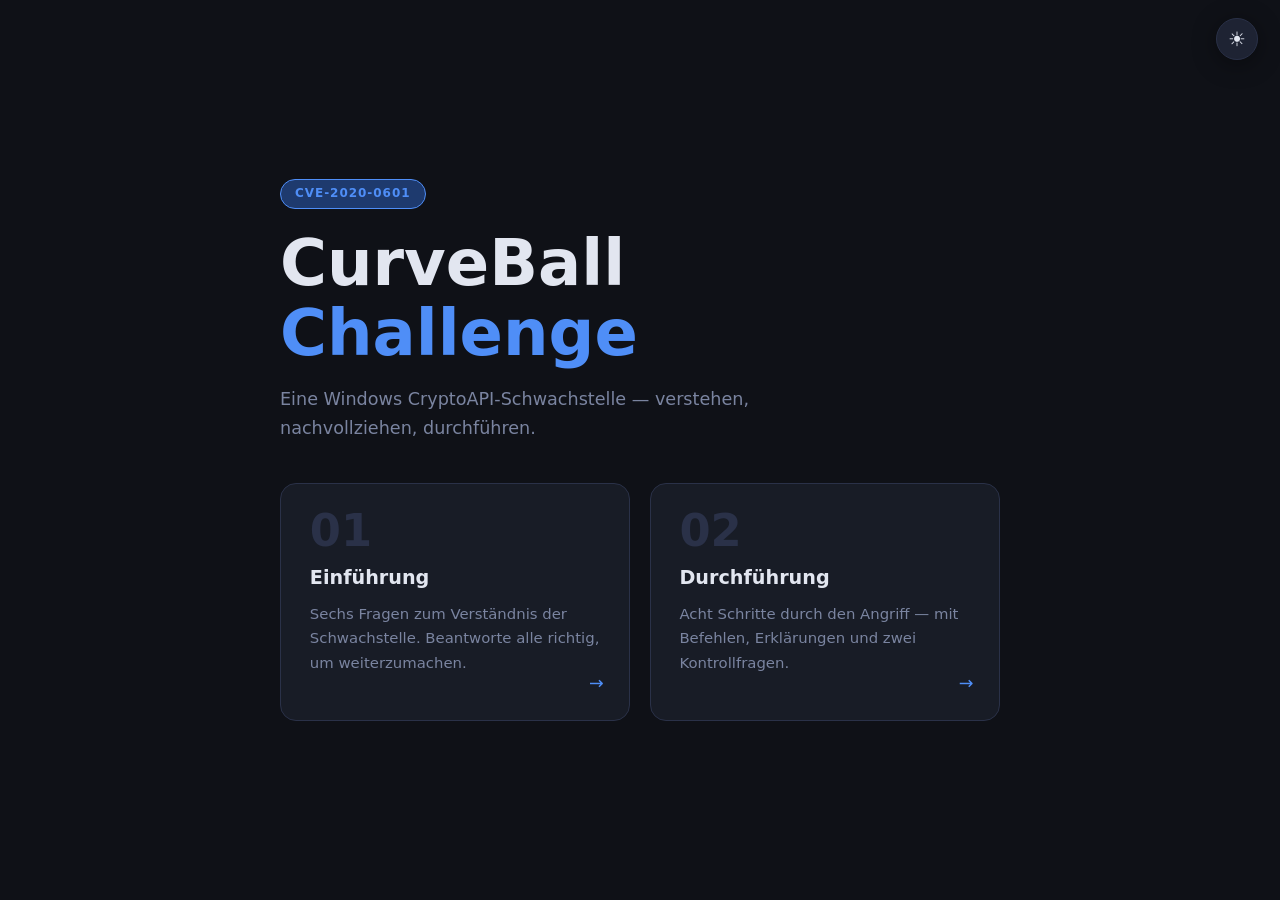
==== index.html @ bcd49ea4 "First 'real' Commit." ====
<!DOCTYPE html>
<html lang="de">
<head>
  <meta charset="UTF-8">
  <meta name="viewport" content="width=device-width, initial-scale=1.0">
  <title>CurveBall Challenge – CVE-2020-0601</title>
  <link rel="stylesheet" href="static/style.css">
</head>
<body>
  <div class="theme-toggle" onclick="toggleTheme()" title="Dark/Light Mode">
    <span id="theme-icon">☀️</span>
  </div>

  <main class="landing">
    <div class="hero">
      <div class="badge">CVE-2020-0601</div>
      <h1>CurveBall<br><span class="accent">Challenge</span></h1>
      <p class="subtitle">
        Eine Windows CryptoAPI-Schwachstelle — verstehen, nachvollziehen, durchführen.
      </p>
      <div class="card-grid">
        <a href="../../Downloads/curveball-challenge-webapp/curveball-challenge-webapp/part1.html" class="card">
          <div class="card-number">01</div>
          <h2>Einführung</h2>
          <p>Sechs Fragen zum Verständnis der Schwachstelle. Beantworte alle richtig, um weiterzumachen.</p>
          <span class="card-arrow">→</span>
        </a>
        <a href="../../Downloads/curveball-challenge-webapp/curveball-challenge-webapp/part2.html" class="card">
          <div class="card-number">02</div>
          <h2>Durchführung</h2>
          <p>Acht Schritte durch den Angriff — mit Befehlen, Erklärungen und zwei Kontrollfragen.</p>
          <span class="card-arrow">→</span>
        </a>
      </div>
    </div>
  </main>

  <script src="static/theme.js"></script>
</body>
</html>
---- static/style.css ----
/* ─── Tokens ────────────────────────────────────────────────────────────────── */
:root {
  --bg:          #0f1117;
  --surface:     #181c26;
  --surface2:    #1e2333;
  --border:      #2a3148;
  --text:        #e2e6f0;
  --text-muted:  #7a84a0;
  --accent:      #4f8ef7;
  --accent-dim:  #1e3a6e;
  --accent-glow: rgba(79,142,247,0.18);
  --success:     #34c97a;
  --error:       #f05c6e;
  --warn:        #f5a623;
  --code-bg:     #131720;
  --radius:      10px;
  --radius-lg:   16px;
  --shadow:      0 4px 24px rgba(0,0,0,0.4);
  --font-mono:   'Consolas', 'Fira Mono', 'Courier New', monospace;
}

[data-theme="light"] {
  --bg:          #f4f5f9;
  --surface:     #ffffff;
  --surface2:    #edf0f7;
  --border:      #d0d5e8;
  --text:        #1a1e2e;
  --text-muted:  #6570a0;
  --accent:      #2563eb;
  --accent-dim:  #dbeafe;
  --accent-glow: rgba(37,99,235,0.12);
  --success:     #16a34a;
  --error:       #dc2626;
  --warn:        #d97706;
  --code-bg:     #e8ecf5;
  --shadow:      0 2px 12px rgba(0,0,0,0.1);
}

/* ─── Reset ────────────────────────────────────────────────────────────────── */
*, *::before, *::after { box-sizing: border-box; margin: 0; padding: 0; }

html { scroll-behavior: smooth; }

body {
  background: var(--bg);
  color: var(--text);
  font-family: 'Segoe UI', system-ui, -apple-system, sans-serif;
  font-size: 16px;
  line-height: 1.65;
  min-height: 100vh;
  transition: background 0.25s, color 0.25s;
}

a { color: var(--accent); text-decoration: none; }
a:hover { text-decoration: underline; }

/* ─── Theme Toggle ─────────────────────────────────────────────────────────── */
.theme-toggle {
  position: fixed;
  top: 18px;
  right: 22px;
  z-index: 999;
  background: var(--surface2);
  border: 1px solid var(--border);
  border-radius: 50%;
  width: 42px;
  height: 42px;
  display: flex;
  align-items: center;
  justify-content: center;
  cursor: pointer;
  font-size: 20px;
  box-shadow: var(--shadow);
  transition: background 0.2s, transform 0.15s;
  user-select: none;
}
.theme-toggle:hover { transform: scale(1.1); }

/* ─── Landing ──────────────────────────────────────────────────────────────── */
.landing {
  min-height: 100vh;
  display: flex;
  align-items: center;
  justify-content: center;
  padding: 3rem 1.5rem;
}

.hero { max-width: 720px; width: 100%; }

.badge {
  display: inline-block;
  background: var(--accent-dim);
  color: var(--accent);
  border: 1px solid var(--accent);
  border-radius: 20px;
  padding: 4px 14px;
  font-size: 12px;
  font-weight: 700;
  letter-spacing: 0.08em;
  text-transform: uppercase;
  margin-bottom: 1.2rem;
}

.hero h1 {
  font-size: clamp(2.8rem, 6vw, 4rem);
  font-weight: 800;
  line-height: 1.1;
  margin-bottom: 1rem;
}
.hero h1 .accent { color: var(--accent); }

.subtitle {
  color: var(--text-muted);
  font-size: 1.1rem;
  max-width: 520px;
  margin-bottom: 2.5rem;
}

.card-grid {
  display: grid;
  grid-template-columns: 1fr 1fr;
  gap: 1.2rem;
}
@media (max-width: 560px) { .card-grid { grid-template-columns: 1fr; } }

.card {
  background: var(--surface);
  border: 1px solid var(--border);
  border-radius: var(--radius-lg);
  padding: 1.6rem 1.8rem;
  display: block;
  color: var(--text);
  text-decoration: none;
  position: relative;
  overflow: hidden;
  transition: border-color 0.2s, box-shadow 0.2s, transform 0.15s;
}
.card:hover {
  border-color: var(--accent);
  box-shadow: 0 0 0 3px var(--accent-glow), var(--shadow);
  transform: translateY(-2px);
  text-decoration: none;
}

.card-number {
  font-size: 2.8rem;
  font-weight: 800;
  color: var(--border);
  line-height: 1;
  margin-bottom: 0.5rem;
}
.card h2 { font-size: 1.2rem; margin-bottom: 0.5rem; }
.card p  { color: var(--text-muted); font-size: 0.93rem; margin-bottom: 1.2rem; }

.card-arrow {
  position: absolute;
  bottom: 1.4rem;
  right: 1.6rem;
  font-size: 1.1rem;
  color: var(--accent);
}

/* ─── Page Layout (Teil 1 & 2) ─────────────────────────────────────────────── */
.page {
  max-width: 760px;
  margin: 0 auto;
  padding: 3.5rem 1.5rem 5rem;
}

.page-header {
  margin-bottom: 2.5rem;
  padding-bottom: 1.5rem;
  border-bottom: 1px solid var(--border);
}

.back-link {
  display: inline-flex;
  align-items: center;
  gap: 6px;
  color: var(--text-muted);
  font-size: 0.88rem;
  margin-bottom: 1.4rem;
}
.back-link:hover { color: var(--accent); text-decoration: none; }

.page-header .badge { margin-bottom: 0.8rem; }
.page-header h1 {
  font-size: clamp(1.8rem, 4vw, 2.4rem);
  font-weight: 800;
  line-height: 1.15;
}
.page-header p {
  color: var(--text-muted);
  margin-top: 0.6rem;
  font-size: 0.97rem;
}

/* ─── Quiz (Teil 1) ─────────────────────────────────────────────────────────── */
.quiz-form { display: flex; flex-direction: column; gap: 2rem; }

.question-block {
  background: var(--surface);
  border: 1px solid var(--border);
  border-radius: var(--radius-lg);
  padding: 1.6rem 1.8rem;
  transition: border-color 0.2s;
}
.question-block.correct   { border-color: var(--success); }
.question-block.incorrect { border-color: var(--error); }

.question-number {
  font-size: 0.75rem;
  font-weight: 700;
  letter-spacing: 0.08em;
  text-transform: uppercase;
  color: var(--accent);
  margin-bottom: 0.5rem;
}

.question-text {
  font-size: 1.05rem;
  font-weight: 600;
  margin-bottom: 1.1rem;
  line-height: 1.45;
}

.options { display: flex; flex-direction: column; gap: 0.55rem; }

.option-label {
  display: flex;
  align-items: flex-start;
  gap: 12px;
  padding: 0.7rem 1rem;
  border: 1px solid var(--border);
  border-radius: var(--radius);
  cursor: pointer;
  font-size: 0.95rem;
  transition: background 0.15s, border-color 0.15s;
  line-height: 1.4;
}
.option-label:hover {
  background: var(--surface2);
  border-color: var(--accent);
}
.option-label input[type="radio"] { display: none; }

.option-label .radio-dot {
  width: 18px;
  height: 18px;
  border: 2px solid var(--border);
  border-radius: 50%;
  flex-shrink: 0;
  margin-top: 2px;
  display: flex;
  align-items: center;
  justify-content: center;
  transition: border-color 0.15s;
}
.option-label input:checked + .radio-dot {
  border-color: var(--accent);
  background: var(--accent);
  box-shadow: inset 0 0 0 3px var(--surface);
}

/* Feedback-Farben nach Korrektur */
.option-label.was-correct {
  background: rgba(52,201,122,0.1);
  border-color: var(--success);
}
.option-label.was-wrong {
  background: rgba(240,92,110,0.1);
  border-color: var(--error);
}

/* ─── Score-Anzeige ─────────────────────────────────────────────────────────── */
.score-bar {
  background: var(--surface);
  border: 1px solid var(--border);
  border-radius: var(--radius-lg);
  padding: 1.2rem 1.8rem;
  display: flex;
  align-items: center;
  justify-content: space-between;
  gap: 1rem;
  flex-wrap: wrap;
}
.score-text { font-size: 1.05rem; font-weight: 600; }
.score-detail { color: var(--text-muted); font-size: 0.88rem; margin-top: 2px; }
.score-number { font-size: 2rem; font-weight: 800; color: var(--accent); }
.score-number.all-correct { color: var(--success); }
.score-number.has-errors  { color: var(--error); }

/* ─── Buttons ───────────────────────────────────────────────────────────────── */
.btn {
  display: inline-flex;
  align-items: center;
  gap: 8px;
  padding: 0.75rem 1.6rem;
  border: none;
  border-radius: var(--radius);
  font-size: 0.97rem;
  font-weight: 600;
  cursor: pointer;
  transition: background 0.15s, transform 0.1s, opacity 0.15s;
  text-decoration: none;
}
.btn:hover { transform: translateY(-1px); text-decoration: none; }
.btn:active { transform: translateY(0); }

.btn-primary {
  background: var(--accent);
  color: #fff;
}
.btn-primary:hover { background: #3a7de0; }

.btn-secondary {
  background: var(--surface2);
  color: var(--text);
  border: 1px solid var(--border);
}
.btn-secondary:hover { border-color: var(--accent); color: var(--accent); }

.btn:disabled {
  opacity: 0.45;
  cursor: not-allowed;
  transform: none;
}

.action-row {
  display: flex;
  align-items: center;
  gap: 1rem;
  flex-wrap: wrap;
}

/* ─── Teil 2: Steps ─────────────────────────────────────────────────────────── */
.steps { display: flex; flex-direction: column; gap: 0; }

.step {
  position: relative;
  padding-left: 56px;
  padding-bottom: 2.5rem;
}
.step::before {
  content: '';
  position: absolute;
  left: 20px;
  top: 38px;
  bottom: 0;
  width: 2px;
  background: var(--border);
}
.step:last-child::before { display: none; }

.step-number {
  position: absolute;
  left: 0;
  top: 0;
  width: 40px;
  height: 40px;
  background: var(--surface2);
  border: 2px solid var(--border);
  border-radius: 50%;
  display: flex;
  align-items: center;
  justify-content: center;
  font-size: 0.85rem;
  font-weight: 700;
  color: var(--text-muted);
  z-index: 1;
}
.step.active .step-number {
  background: var(--accent);
  border-color: var(--accent);
  color: #fff;
}

.step-content { padding-top: 4px; }
.step-content h2 {
  font-size: 1.15rem;
  font-weight: 700;
  margin-bottom: 0.6rem;
}
.step-content p {
  color: var(--text-muted);
  font-size: 0.95rem;
  margin-bottom: 0.8rem;
  line-height: 1.6;
}

/* Code-Block */
.code-block {
  background: var(--code-bg);
  border: 1px solid var(--border);
  border-radius: var(--radius);
  padding: 1rem 1.2rem;
  font-family: var(--font-mono);
  font-size: 0.88rem;
  color: var(--accent);
  overflow-x: auto;
  margin-bottom: 0.8rem;
  white-space: pre;
  line-height: 1.55;
}
[data-theme="light"] .code-block { color: #1a5ccc; }

/* Formel-Nebeneinander */
.split-view {
  display: grid;
  grid-template-columns: 1fr 1fr;
  gap: 1rem;
  margin-bottom: 1rem;
}
@media (max-width: 540px) { .split-view { grid-template-columns: 1fr; } }

.split-panel {
  background: var(--surface);
  border: 1px solid var(--border);
  border-radius: var(--radius);
  padding: 1rem;
}
.split-panel h4 {
  font-size: 0.75rem;
  text-transform: uppercase;
  letter-spacing: 0.06em;
  color: var(--text-muted);
  margin-bottom: 0.6rem;
}

/* Formel */
.formula {
  background: var(--accent-dim);
  border: 1px solid var(--accent);
  border-radius: var(--radius);
  padding: 0.8rem 1.2rem;
  font-family: var(--font-mono);
  font-size: 1.05rem;
  text-align: center;
  color: var(--accent);
  margin-bottom: 1rem;
}

/* Inline-Kontrollfrage */
.inline-question {
  background: var(--surface);
  border: 1px solid var(--warn);
  border-radius: var(--radius-lg);
  padding: 1.4rem 1.6rem;
  margin: 1.2rem 0;
}
.inline-question .question-number { color: var(--warn); }
.inline-question .question-text { font-size: 0.97rem; }

/* Download-Bereich */
.downloads {
  display: flex;
  flex-direction: column;
  gap: 0.6rem;
  margin: 1rem 0;
}
.download-item {
  display: flex;
  align-items: center;
  justify-content: space-between;
  padding: 0.8rem 1rem;
  background: var(--surface2);
  border: 1px solid var(--border);
  border-radius: var(--radius);
  gap: 1rem;
}
.download-item-info { display: flex; align-items: center; gap: 10px; }
.download-icon { font-size: 1.3rem; }
.download-name { font-family: var(--font-mono); font-size: 0.9rem; font-weight: 600; }
.download-desc { font-size: 0.8rem; color: var(--text-muted); }
.download-btn {
  display: inline-flex;
  align-items: center;
  gap: 6px;
  padding: 0.45rem 1rem;
  background: var(--accent-dim);
  color: var(--accent);
  border: 1px solid var(--accent);
  border-radius: 6px;
  font-size: 0.82rem;
  font-weight: 600;
  text-decoration: none;
  white-space: nowrap;
  transition: background 0.15s;
}
.download-btn:hover { background: var(--accent); color: #fff; text-decoration: none; }

/* ─── Confetti Canvas ───────────────────────────────────────────────────────── */
#confetti-canvas {
  position: fixed;
  top: 0; left: 0;
  width: 100%; height: 100%;
  pointer-events: none;
  z-index: 9999;
}

/* ─── Utilities ─────────────────────────────────────────────────────────────── */
.text-muted { color: var(--text-muted); }
.mt-1  { margin-top: 0.5rem; }
.mt-2  { margin-top: 1rem; }
.mt-3  { margin-top: 1.5rem; }
.mb-2  { margin-bottom: 1rem; }
.hidden { display: none !important; }
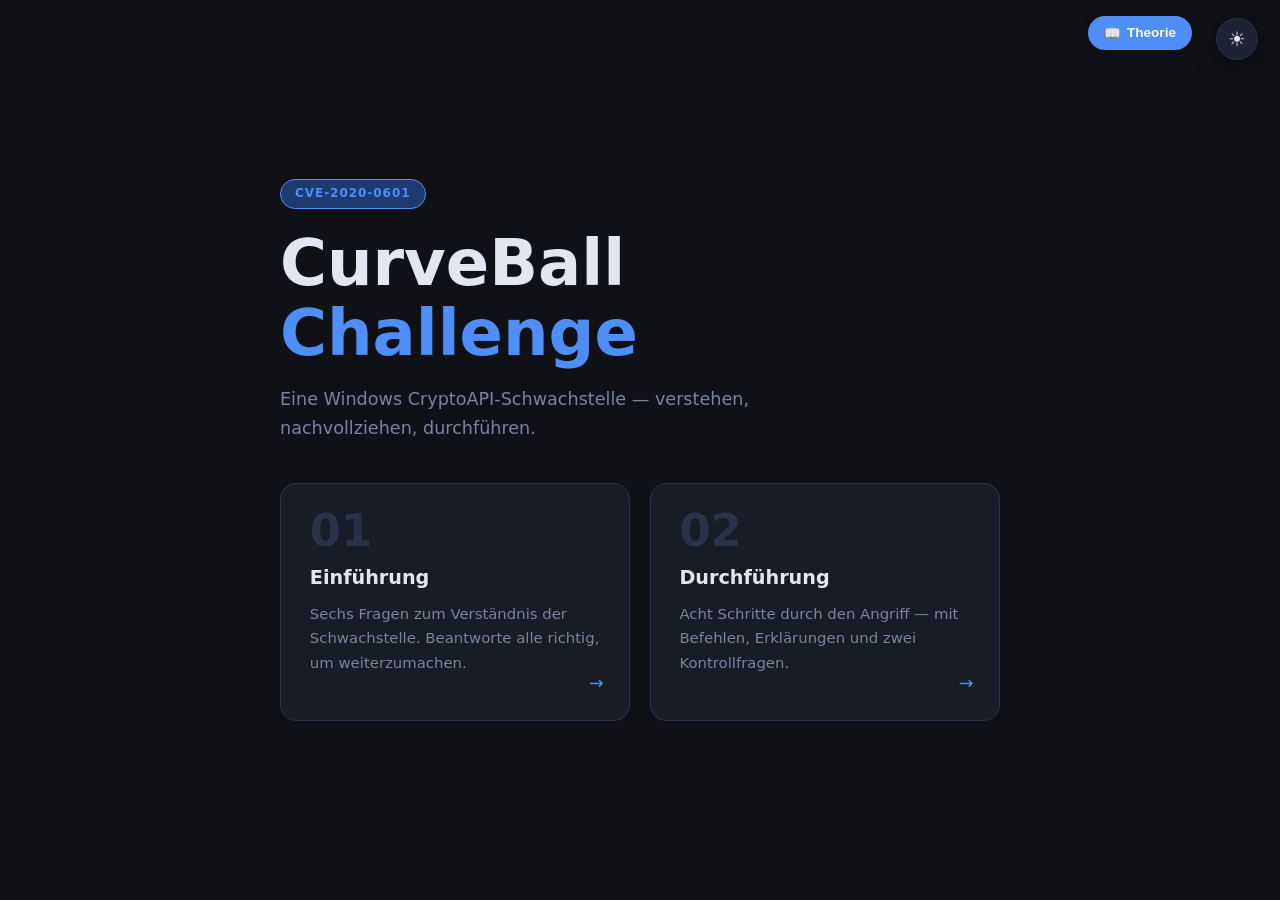
==== commit 9ba1bc0e: "Ein paar Fehler korrigiert." ====
--- a/index.html
+++ b/index.html
@@ -4,7 +4,7 @@
   <meta charset="UTF-8">
   <meta name="viewport" content="width=device-width, initial-scale=1.0">
   <title>CurveBall Challenge – CVE-2020-0601</title>
-  <link rel="stylesheet" href="static/style.css">
+  <link rel="stylesheet" href="/static/style.css">
 </head>
 <body>
   <div class="theme-toggle" onclick="toggleTheme()" title="Dark/Light Mode">
@@ -19,13 +19,13 @@
         Eine Windows CryptoAPI-Schwachstelle — verstehen, nachvollziehen, durchführen.
       </p>
       <div class="card-grid">
-        <a href="../../Downloads/curveball-challenge-webapp/curveball-challenge-webapp/part1.html" class="card">
+        <a href="/part1.html" class="card">
           <div class="card-number">01</div>
           <h2>Einführung</h2>
           <p>Sechs Fragen zum Verständnis der Schwachstelle. Beantworte alle richtig, um weiterzumachen.</p>
           <span class="card-arrow">→</span>
         </a>
-        <a href="../../Downloads/curveball-challenge-webapp/curveball-challenge-webapp/part2.html" class="card">
+        <a href="/part2.html" class="card">
           <div class="card-number">02</div>
           <h2>Durchführung</h2>
           <p>Acht Schritte durch den Angriff — mit Befehlen, Erklärungen und zwei Kontrollfragen.</p>
@@ -35,6 +35,8 @@
     </div>
   </main>
 
-  <script src="static/theme.js"></script>
+  <script src="/static/file-guard.js"></script>
+  <script src="/static/theme.js"></script>
+  <script src="/static/theorie.js"></script>
 </body>
 </html>
--- a/static/style.css
+++ b/static/style.css
@@ -183,6 +183,167 @@
 }
 .back-link:hover { color: var(--accent); text-decoration: none; }
 
+/* ======================================================================
+   THEORIE-OVERLAY (Modal)
+   ====================================================================== */
+.theorie-fab {
+  position: fixed;
+  top: 1rem;
+  right: 5.5rem;
+  z-index: 100;
+  background: var(--accent);
+  color: #fff;
+  border: none;
+  padding: 0.55rem 1rem;
+  border-radius: 999px;
+  font-size: 0.85rem;
+  font-weight: 600;
+  cursor: pointer;
+  box-shadow: 0 2px 8px rgba(0,0,0,0.15);
+  transition: transform 0.15s, box-shadow 0.15s;
+  display: inline-flex;
+  align-items: center;
+  gap: 6px;
+}
+.theorie-fab:hover { transform: translateY(-1px); box-shadow: 0 4px 12px rgba(0,0,0,0.2); }
+
+.theorie-overlay {
+  position: fixed;
+  inset: 0;
+  background: rgba(0,0,0,0.55);
+  z-index: 200;
+  display: none;
+  align-items: flex-start;
+  justify-content: center;
+  padding: 2rem 1rem;
+  overflow-y: auto;
+  backdrop-filter: blur(3px);
+  -webkit-backdrop-filter: blur(3px);
+  animation: fadeIn 0.18s ease-out;
+}
+.theorie-overlay.open { display: flex; }
+
+@keyframes fadeIn { from { opacity: 0; } to { opacity: 1; } }
+@keyframes slideUp {
+  from { transform: translateY(20px); opacity: 0; }
+  to   { transform: translateY(0);    opacity: 1; }
+}
+
+.theorie-modal {
+  background: var(--surface);
+  border: 1px solid var(--border);
+  border-radius: 12px;
+  max-width: 780px;
+  width: 100%;
+  padding: 2rem 2.2rem;
+  box-shadow: 0 20px 60px rgba(0,0,0,0.35);
+  animation: slideUp 0.22s ease-out;
+  position: relative;
+}
+.theorie-modal h2 {
+  font-size: 1.5rem;
+  margin: 0 0 0.6rem;
+  padding-right: 2.5rem;
+}
+.theorie-modal h3 {
+  font-size: 1rem;
+  color: var(--accent);
+  margin: 1.4rem 0 0.5rem;
+  font-weight: 700;
+}
+.theorie-modal p, .theorie-modal ul {
+  font-size: 0.94rem;
+  line-height: 1.6;
+  color: var(--text);
+}
+.theorie-modal ul { padding-left: 1.2rem; }
+.theorie-modal li { margin-bottom: 0.3rem; }
+.theorie-modal code {
+  background: var(--surface2);
+  padding: 1px 5px;
+  border-radius: 4px;
+  font-family: var(--mono);
+  font-size: 0.86em;
+}
+.theorie-lead {
+  padding: 0.9rem 1rem;
+  background: var(--surface2);
+  border-left: 3px solid var(--accent);
+  border-radius: 4px;
+  margin-bottom: 1.4rem;
+  font-size: 0.9rem;
+}
+.formula-box {
+  font-family: var(--mono);
+  font-size: 1.05rem;
+  padding: 0.9rem 1.2rem;
+  background: var(--surface2);
+  border-radius: 6px;
+  text-align: center;
+  color: var(--accent);
+  font-weight: 600;
+  letter-spacing: 0.5px;
+}
+.theorie-footer {
+  margin-top: 1.8rem;
+  padding: 0.9rem 1rem;
+  background: var(--surface2);
+  border-radius: 6px;
+  font-size: 0.9rem;
+  color: var(--text-muted);
+  border-top: 2px solid var(--accent);
+}
+.theorie-close {
+  position: absolute;
+  top: 1rem;
+  right: 1rem;
+  background: transparent;
+  border: none;
+  color: var(--text-muted);
+  font-size: 1.6rem;
+  line-height: 1;
+  cursor: pointer;
+  width: 32px;
+  height: 32px;
+  border-radius: 50%;
+  display: flex;
+  align-items: center;
+  justify-content: center;
+  transition: background 0.15s, color 0.15s;
+}
+.theorie-close:hover { background: var(--surface2); color: var(--text); }
+
+@media (max-width: 600px) {
+  .theorie-fab { right: 4.5rem; padding: 0.5rem 0.8rem; font-size: 0.78rem; }
+  .theorie-modal { padding: 1.5rem 1.2rem; }
+}
+
+/* Sekundärnavigation oben (Menü & anderer Teil) */
+.top-nav {
+  display: flex;
+  justify-content: space-between;
+  align-items: center;
+  gap: 1rem;
+  margin-bottom: 2rem;
+  padding-bottom: 1rem;
+  border-bottom: 1px dashed var(--border);
+  flex-wrap: wrap;
+}
+.nav-link {
+  color: var(--text-muted);
+  font-size: 0.85rem;
+  font-weight: 500;
+  padding: 4px 10px;
+  border-radius: 6px;
+  transition: color 0.15s, background 0.15s;
+  text-decoration: none;
+}
+.nav-link:hover {
+  color: var(--accent);
+  background: var(--surface2);
+  text-decoration: none;
+}
+
 .page-header .badge { margin-bottom: 0.8rem; }
 .page-header h1 {
   font-size: clamp(1.8rem, 4vw, 2.4rem);
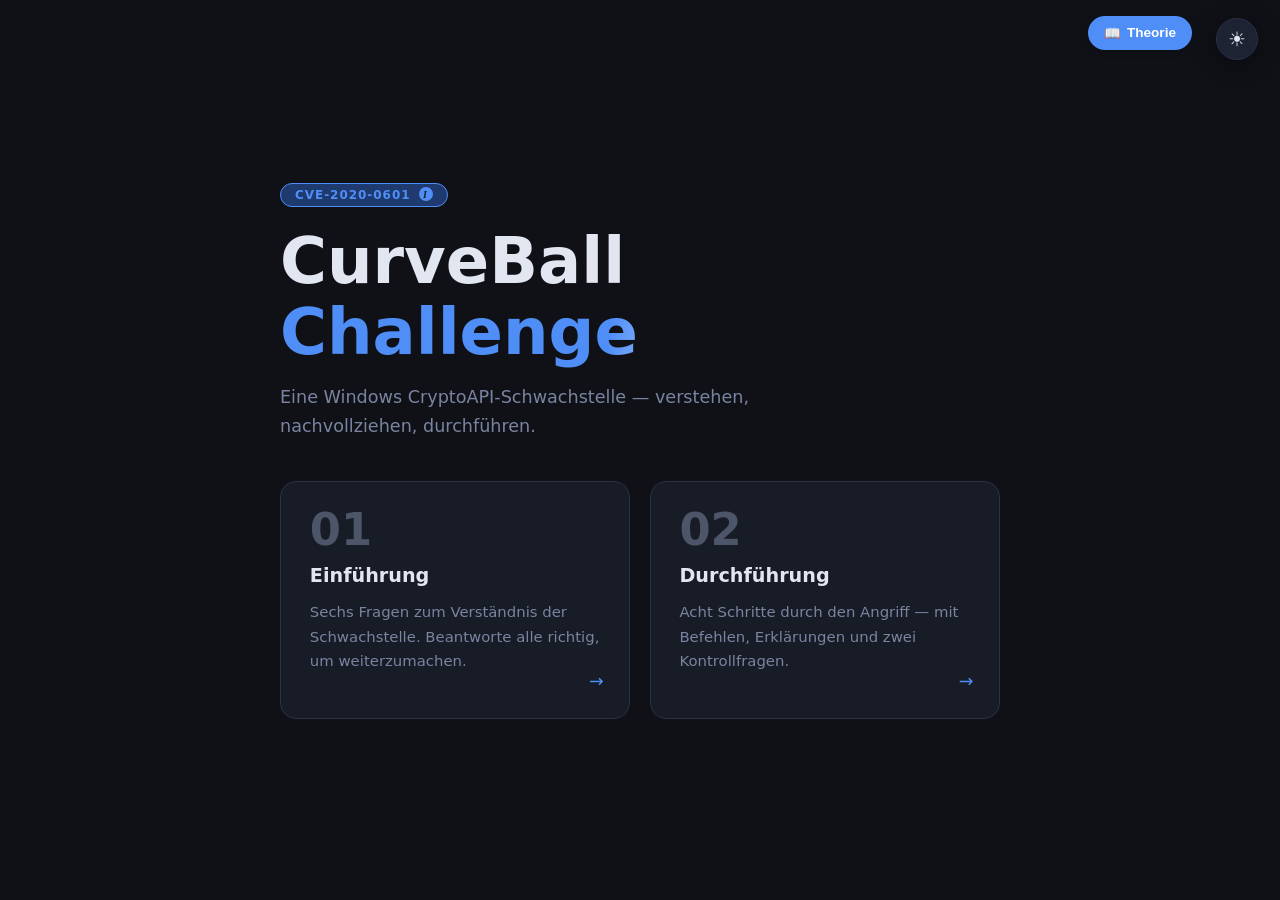
==== commit eb36dfb4: "Design Update + CVE-Info + Hints in Teil 1" ====
--- a/index.html
+++ b/index.html
@@ -13,7 +13,7 @@
 
   <main class="landing">
     <div class="hero">
-      <div class="badge">CVE-2020-0601</div>
+      <button type="button" class="badge badge-clickable" onclick="openCveInfo()" aria-haspopup="dialog">CVE-2020-0601</button>
       <h1>CurveBall<br><span class="accent">Challenge</span></h1>
       <p class="subtitle">
         Eine Windows CryptoAPI-Schwachstelle — verstehen, nachvollziehen, durchführen.
@@ -35,8 +35,46 @@
     </div>
   </main>
 
+  <!-- CVE Info-Overlay -->
+  <div id="cve-modal" class="cve-modal-backdrop" onclick="closeCveInfo(event)" hidden>
+    <div class="cve-modal" role="dialog" aria-modal="true" aria-labelledby="cve-modal-title" onclick="event.stopPropagation()">
+      <button class="cve-modal-close" onclick="closeCveInfo()" aria-label="Schließen">×</button>
+      <div class="cve-modal-header">
+        <span class="cve-severity">CVSS 8.1 · Hoch</span>
+        <h2 id="cve-modal-title">CVE-2020-0601</h2>
+        <p class="cve-alias">Alias: <em>CurveBall</em> · auch: <em>ChainOfFools</em></p>
+      </div>
+      <div class="cve-modal-body">
+        <dl class="cve-facts">
+          <div><dt>Veröffentlicht</dt><dd>14. Januar 2020</dd></div>
+          <div><dt>Entdeckt von</dt><dd>NSA · gemeldet an Microsoft</dd></div>
+          <div><dt>Betroffen</dt><dd>Windows 10, Windows Server 2016 &amp; 2019 (crypt32.dll)</dd></div>
+          <div><dt>Klasse</dt><dd>Fehlerhafte Signaturprüfung von ECC-Zertifikaten</dd></div>
+          <div><dt>Patch</dt><dd>Microsoft Update KB4534273 (Januar-2020-Patchday)</dd></div>
+        </dl>
+        <p class="cve-summary">
+          Die Windows CryptoAPI (<code>crypt32.dll</code>) prüft bei ECC-Zertifikaten nur den öffentlichen Punkt <em>Q</em>, nicht den Basispunkt <em>G</em>. Ein Angreifer kann ein Zertifikat mit verändertem <em>G'</em> erzeugen, dazu einen zweiten privaten Schlüssel berechnen — und Windows nimmt die daraus erzeugte Signatur als gültig an. Dadurch lassen sich beliebige Domains &amp; Codesignaturen fälschen.
+        </p>
+      </div>
+    </div>
+  </div>
+
   <script src="/static/file-guard.js"></script>
   <script src="/static/theme.js"></script>
   <script src="/static/theorie.js"></script>
+  <script>
+    function openCveInfo() {
+      document.getElementById('cve-modal').hidden = false;
+      document.body.style.overflow = 'hidden';
+    }
+    function closeCveInfo(e) {
+      if (e && e.target.closest('.cve-modal') && !e.target.classList.contains('cve-modal-backdrop')) return;
+      document.getElementById('cve-modal').hidden = true;
+      document.body.style.overflow = '';
+    }
+    document.addEventListener('keydown', (e) => {
+      if (e.key === 'Escape' && !document.getElementById('cve-modal').hidden) closeCveInfo();
+    });
+  </script>
 </body>
 </html>
--- a/static/style.css
+++ b/static/style.css
@@ -7,8 +7,11 @@
   --text:        #e2e6f0;
   --text-muted:  #7a84a0;
   --accent:      #4f8ef7;
+  --accent-hi:   #9ec3ff;  /* Neon-Highlight für Wave */
   --accent-dim:  #1e3a6e;
   --accent-glow: rgba(79,142,247,0.18);
+  --accent-glow-strong: rgba(79,142,247,0.55);
+  --accent-neon: rgba(158,195,255,0.75); /* Neon-Highlight rgba */
   --success:     #34c97a;
   --error:       #f05c6e;
   --warn:        #f5a623;
@@ -27,8 +30,11 @@
   --text:        #1a1e2e;
   --text-muted:  #6570a0;
   --accent:      #2563eb;
+  --accent-hi:   #60a5fa;  /* Neon-Highlight für Wave */
   --accent-dim:  #dbeafe;
   --accent-glow: rgba(37,99,235,0.12);
+  --accent-glow-strong: rgba(37,99,235,0.4);
+  --accent-neon: rgba(96,165,250,0.6);
   --success:     #16a34a;
   --error:       #dc2626;
   --warn:        #d97706;
@@ -145,10 +151,225 @@
 .card-number {
   font-size: 2.8rem;
   font-weight: 800;
-  color: var(--border);
+  color: var(--text-muted);
+  opacity: 0.55;
   line-height: 1;
   margin-bottom: 0.5rem;
-}
+  transition: color 0.3s, opacity 0.3s, text-shadow 0.3s;
+}
+.card:hover .card-number { opacity: 1; }
+/* Wave-Glow selbst wird weiter unten definiert (kombiniert mit .hero h1 .accent) */
+
+/* ─── Wave-Glow: Neon-Highlight wandert von links nach rechts ──────────── */
+/* Basis-Text in Akzentfarbe; Gradient-Strip mit hellerer Neon-Farbe läuft
+   durch via background-clip: text. Subtiler mit-wandernder Glow via drop-shadow. */
+@keyframes wave-glow {
+  0% {
+    background-position: 0% 0;
+    filter: drop-shadow(0 0 3px var(--accent-glow));
+  }
+  50% {
+    filter: drop-shadow(0 0 5px var(--accent-neon));
+  }
+  100% {
+    background-position: 100% 0;
+    filter: drop-shadow(0 0 3px var(--accent-glow));
+  }
+}
+
+/* Gemeinsame Wave-Basis (wird auf Elemente angewendet) */
+.wave-glow,
+.hero h1 .accent,
+.card:hover .card-number {
+  color: var(--accent);
+  background-image: linear-gradient(
+    100deg,
+    var(--accent) 0%,
+    var(--accent) 42%,
+    var(--accent-hi) 50%,
+    var(--accent) 58%,
+    var(--accent) 100%
+  );
+  background-size: 220% 100%;
+  background-position: 0% 0;
+  background-repeat: no-repeat;
+  -webkit-background-clip: text;
+          background-clip: text;
+  -webkit-text-fill-color: transparent;
+  animation: wave-glow 3.6s linear infinite;
+}
+
+/* Kartennummer bei Hover: schnellere Wave */
+.card:hover .card-number {
+  animation-duration: 2.4s;
+}
+
+@media (prefers-reduced-motion: reduce) {
+  .card:hover .card-number,
+  .hero h1 .accent,
+  .wave-glow {
+    animation: none;
+    background: none;
+    -webkit-text-fill-color: currentColor;
+    color: var(--accent);
+  }
+}
+
+/* ─── Klickbares CVE-Badge ───────────────────────────────────────────────── */
+.badge-clickable {
+  font-family: inherit;
+  cursor: pointer;
+  transition: transform 0.15s, box-shadow 0.2s;
+  position: relative;
+}
+.badge-clickable::after {
+  content: 'i';
+  display: inline-flex;
+  align-items: center;
+  justify-content: center;
+  width: 14px;
+  height: 14px;
+  margin-left: 8px;
+  border-radius: 50%;
+  background: var(--accent);
+  color: var(--surface);
+  font-family: Georgia, serif;
+  font-style: italic;
+  font-size: 10px;
+  font-weight: 700;
+  vertical-align: middle;
+  transform: translateY(-1px);
+}
+.badge-clickable:hover {
+  transform: translateY(-1px);
+  box-shadow: 0 0 0 3px var(--accent-glow), 0 4px 12px var(--accent-glow-strong);
+}
+
+/* ─── CVE-Info-Modal ────────────────────────────────────────────────────── */
+.cve-modal-backdrop {
+  position: fixed;
+  inset: 0;
+  background: rgba(0, 0, 0, 0.78);
+  backdrop-filter: blur(6px);
+  -webkit-backdrop-filter: blur(6px);
+  z-index: 9998;
+  display: flex;
+  align-items: center;
+  justify-content: center;
+  padding: 1.5rem;
+  animation: cve-fade-in 0.18s ease-out;
+}
+.cve-modal-backdrop[hidden] { display: none; }
+[data-theme="light"] .cve-modal-backdrop {
+  background: rgba(30, 40, 60, 0.4);
+}
+@keyframes cve-fade-in {
+  from { opacity: 0; }
+  to   { opacity: 1; }
+}
+
+.cve-modal {
+  background: var(--surface);
+  border: 1px solid var(--border);
+  border-radius: var(--radius-lg);
+  max-width: 540px;
+  width: 100%;
+  max-height: 88vh;
+  overflow-y: auto;
+  padding: 2rem 2.2rem 1.8rem;
+  position: relative;
+  box-shadow: var(--shadow);
+  animation: cve-pop-in 0.24s cubic-bezier(0.2, 0.9, 0.3, 1.2);
+}
+@keyframes cve-pop-in {
+  from { transform: scale(0.92); opacity: 0; }
+  to   { transform: scale(1);    opacity: 1; }
+}
+
+.cve-modal-close {
+  position: absolute;
+  top: 12px;
+  right: 14px;
+  width: 32px;
+  height: 32px;
+  background: transparent;
+  border: none;
+  color: var(--text-muted);
+  font-size: 1.6rem;
+  line-height: 1;
+  cursor: pointer;
+  border-radius: 8px;
+  transition: background 0.15s, color 0.15s;
+}
+.cve-modal-close:hover {
+  background: var(--surface2);
+  color: var(--text);
+}
+
+.cve-modal-header {
+  padding-bottom: 1rem;
+  border-bottom: 1px solid var(--border);
+  margin-bottom: 1.2rem;
+}
+.cve-severity {
+  display: inline-block;
+  background: var(--accent-dim);
+  color: var(--accent);
+  padding: 3px 10px;
+  border-radius: 12px;
+  font-size: 11px;
+  font-weight: 700;
+  letter-spacing: 0.04em;
+  margin-bottom: 0.6rem;
+}
+.cve-modal-header h2 {
+  font-size: 1.5rem;
+  margin: 0 0 0.3rem;
+  color: var(--text);
+}
+.cve-alias {
+  font-size: 0.9rem;
+  color: var(--text-muted);
+  margin: 0;
+}
+.cve-alias em { color: var(--text); font-style: normal; font-weight: 600; }
+
+.cve-facts {
+  display: grid;
+  grid-template-columns: max-content 1fr;
+  gap: 0.5rem 1.2rem;
+  margin-bottom: 1.3rem;
+}
+.cve-facts > div {
+  display: contents;
+}
+.cve-facts dt {
+  font-size: 0.82rem;
+  color: var(--text-muted);
+  text-transform: uppercase;
+  letter-spacing: 0.06em;
+  padding-top: 2px;
+}
+.cve-facts dd {
+  font-size: 0.93rem;
+  color: var(--text);
+  margin: 0;
+}
+.cve-summary {
+  font-size: 0.95rem;
+  line-height: 1.55;
+  color: var(--text);
+  padding-top: 1rem;
+  border-top: 1px solid var(--border);
+}
+.cve-summary code {
+  background: var(--code-bg);
+  padding: 1px 6px;
+  border-radius: 4px;
+  font-family: var(--font-mono);
+  font-size: 0.86rem;
+}
+.cve-summary em { color: var(--accent); font-style: normal; font-weight: 600; }
 .card h2 { font-size: 1.2rem; margin-bottom: 0.5rem; }
 .card p  { color: var(--text-muted); font-size: 0.93rem; margin-bottom: 1.2rem; }
 
@@ -359,15 +580,162 @@
 /* ─── Quiz (Teil 1) ─────────────────────────────────────────────────────────── */
 .quiz-form { display: flex; flex-direction: column; gap: 2rem; }
 
+/* ─── Question-Block mit vertikalem Flip ───────────────────────────────── */
 .question-block {
+  position: relative;
+  perspective: 1400px;
+  transition: border-color 0.2s;
+}
+.question-block.correct   .q-face-front { border-color: var(--success); }
+.question-block.incorrect .q-face-front { border-color: var(--error); }
+
+.q-face {
   background: var(--surface);
   border: 1px solid var(--border);
   border-radius: var(--radius-lg);
   padding: 1.6rem 1.8rem;
-  transition: border-color 0.2s;
-}
-.question-block.correct   { border-color: var(--success); }
-.question-block.incorrect { border-color: var(--error); }
+  backface-visibility: hidden;
+  -webkit-backface-visibility: hidden;
+  transition:
+    transform 0.7s cubic-bezier(0.4, 0.05, 0.2, 1),
+    border-color 0.2s;
+  transform-style: preserve-3d;
+  transform-origin: center center;
+}
+.q-face-front {
+  position: relative;
+  z-index: 2;
+  transform: rotateX(0deg);
+}
+.q-face-back {
+  position: absolute;
+  inset: 0;
+  z-index: 1;
+  transform: rotateX(-180deg);
+  display: flex;
+  flex-direction: column;
+  border-color: var(--accent);
+  background: linear-gradient(135deg, var(--surface) 0%, var(--surface2) 100%);
+  box-shadow: 0 0 0 1px var(--accent-glow), 0 12px 32px rgba(0,0,0,0.28);
+}
+.question-block.flipped .q-face-front { transform: rotateX(180deg); }
+.question-block.flipped .q-face-back  { transform: rotateX(0deg); }
+
+@media (prefers-reduced-motion: reduce) {
+  .q-face { transition: none; }
+}
+
+/* Hint-Header (Vorderseite) */
+.question-header {
+  display: flex;
+  align-items: center;
+  justify-content: space-between;
+  gap: 1rem;
+  margin-bottom: 0.55rem;
+}
+.question-header .question-number { margin-bottom: 0; }
+
+.hint-btn {
+  display: inline-flex;
+  align-items: center;
+  gap: 6px;
+  padding: 5px 12px 5px 8px;
+  background: var(--surface2);
+  color: var(--text);
+  border: 1px solid var(--accent);
+  border-radius: 20px;
+  cursor: pointer;
+  font-family: inherit;
+  font-size: 0.78rem;
+  font-weight: 600;
+  letter-spacing: 0.02em;
+  transition: all 0.18s;
+}
+.hint-btn:hover {
+  background: var(--accent-dim);
+  color: var(--accent);
+  border-color: var(--accent);
+  box-shadow: 0 0 0 3px var(--accent-glow);
+  transform: translateY(-1px);
+}
+.hint-icon {
+  display: inline-flex;
+  align-items: center;
+  justify-content: center;
+  width: 18px;
+  height: 18px;
+  border-radius: 50%;
+  background: var(--accent);
+  color: var(--surface);
+  font-weight: 800;
+  font-size: 0.75rem;
+  font-family: Georgia, serif;
+  transition: all 0.18s;
+}
+.hint-btn:hover .hint-icon {
+  background: var(--accent);
+  color: var(--surface);
+  box-shadow: 0 0 0 2px var(--accent-glow);
+}
+
+/* Hint-Face (Rückseite) */
+.hint-header {
+  display: flex;
+  align-items: center;
+  justify-content: space-between;
+  gap: 1rem;
+  margin-bottom: 0.9rem;
+  padding-bottom: 0.6rem;
+  border-bottom: 1px solid var(--border);
+}
+.hint-badge {
+  display: inline-block;
+  background: var(--accent-dim);
+  color: var(--accent);
+  padding: 4px 12px;
+  border-radius: 12px;
+  font-size: 0.72rem;
+  font-weight: 700;
+  letter-spacing: 0.08em;
+  text-transform: uppercase;
+}
+.hint-close {
+  width: 30px;
+  height: 30px;
+  background: transparent;
+  border: 1px solid var(--border);
+  border-radius: 8px;
+  color: var(--text-muted);
+  font-size: 1.3rem;
+  line-height: 1;
+  cursor: pointer;
+  transition: all 0.15s;
+  padding: 0;
+}
+.hint-close:hover {
+  background: var(--surface2);
+  color: var(--text);
+  border-color: var(--accent);
+}
+.hint-body {
+  font-size: 0.95rem;
+  line-height: 1.6;
+  color: var(--text);
+  flex: 1;
+  display: block;
+}
+.hint-body em {
+  color: var(--accent);
+  font-style: normal;
+  font-weight: 600;
+}
+.hint-body code {
+  background: var(--code-bg);
+  padding: 1px 6px;
+  border-radius: 4px;
+  font-family: var(--font-mono);
+  font-size: 0.86rem;
+}
 
 .question-number {
   font-size: 0.75rem;
@@ -425,12 +793,28 @@
 
 /* Feedback-Farben nach Korrektur */
 .option-label.was-correct {
-  background: rgba(52,201,122,0.1);
+  background: rgba(52,201,122,0.12);
   border-color: var(--success);
 }
+.option-label.was-correct .radio-dot {
+  border-color: var(--success);
+  background: var(--success);
+  box-shadow: inset 0 0 0 3px var(--surface);
+}
 .option-label.was-wrong {
-  background: rgba(240,92,110,0.1);
+  background: rgba(240,92,110,0.12);
   border-color: var(--error);
+}
+/* höhere Spezifität: input:checked-Regel überschreiben */
+.option-label.was-wrong input:checked + .radio-dot {
+  border-color: var(--error);
+  background: var(--error);
+  box-shadow: inset 0 0 0 3px var(--surface);
+}
+.option-label.was-correct input:checked + .radio-dot {
+  border-color: var(--success);
+  background: var(--success);
+  box-shadow: inset 0 0 0 3px var(--surface);
 }
 
 /* ─── Score-Anzeige ─────────────────────────────────────────────────────────── */
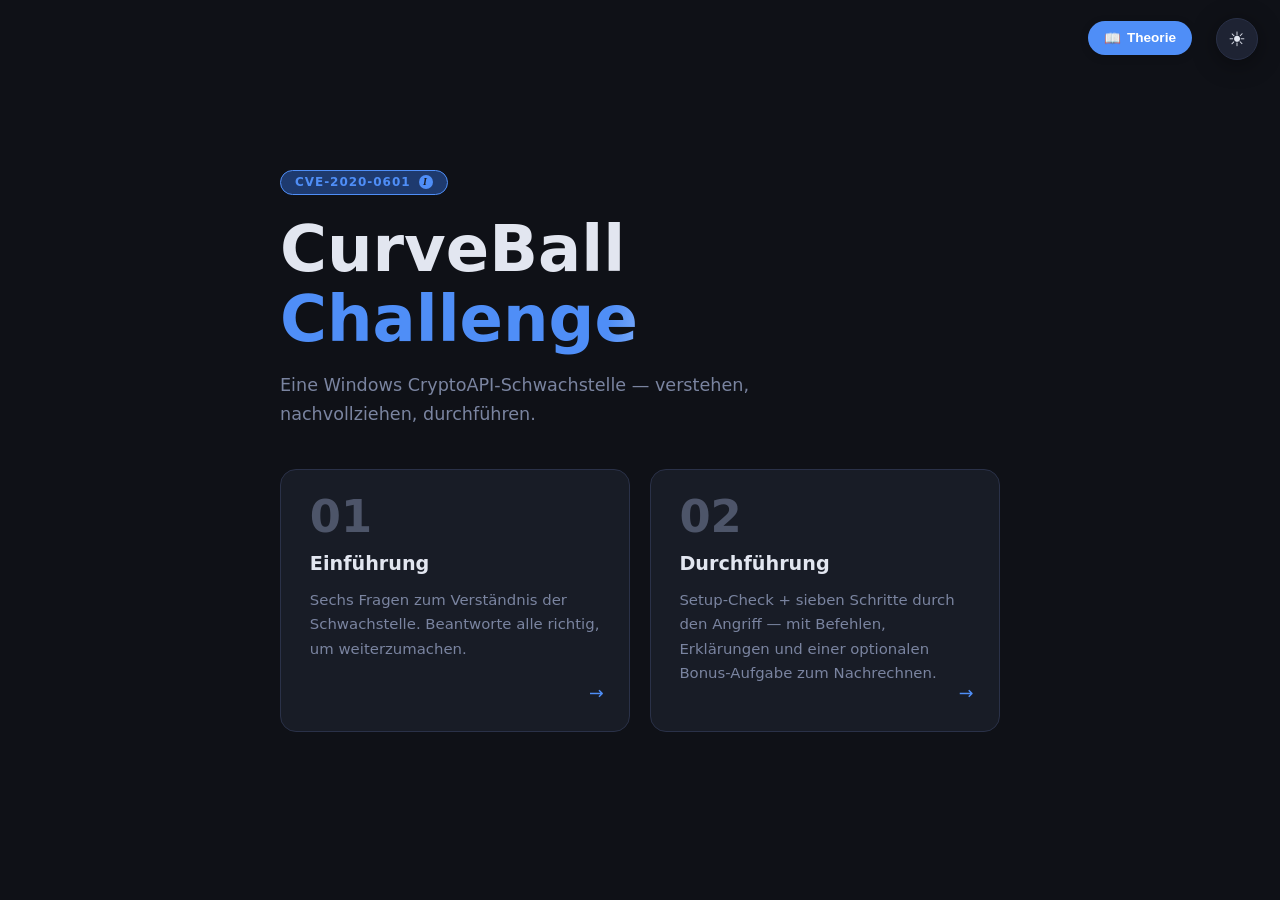
==== commit 430b7b7c: "Debugging + Setup Guide Zwischenstand" ====
--- a/index.html
+++ b/index.html
@@ -28,7 +28,7 @@
         <a href="/part2.html" class="card">
           <div class="card-number">02</div>
           <h2>Durchführung</h2>
-          <p>Acht Schritte durch den Angriff — mit Befehlen, Erklärungen und zwei Kontrollfragen.</p>
+          <p>Setup-Check + sieben Schritte durch den Angriff — mit Befehlen, Erklärungen und einer optionalen Bonus-Aufgabe zum Nachrechnen.</p>
           <span class="card-arrow">→</span>
         </a>
       </div>
--- a/static/style.css
+++ b/static/style.css
@@ -952,11 +952,12 @@
 /* Formel-Nebeneinander */
 .split-view {
   display: grid;
-  grid-template-columns: 1fr 1fr;
+  grid-template-columns: minmax(0, 3fr) minmax(220px, 2fr);
   gap: 1rem;
   margin-bottom: 1rem;
-}
-@media (max-width: 540px) { .split-view { grid-template-columns: 1fr; } }
+  align-items: stretch;
+}
+@media (max-width: 720px) { .split-view { grid-template-columns: 1fr; } }
 
 .split-panel {
   background: var(--surface);
@@ -970,6 +971,15 @@
   letter-spacing: 0.06em;
   color: var(--text-muted);
   margin-bottom: 0.6rem;
+}
+
+/* Code-Blöcke innerhalb enger Split-Panels dürfen umbrechen,
+   damit lange Python-Signaturen nicht rechts abgeschnitten werden. */
+.split-panel .code-block {
+  white-space: pre-wrap;
+  word-break: break-word;
+  font-size: 0.8rem;
+  padding: 0.75rem 0.85rem;
 }
 
 /* Formel */
@@ -977,12 +987,14 @@
   background: var(--accent-dim);
   border: 1px solid var(--accent);
   border-radius: var(--radius);
-  padding: 0.8rem 1.2rem;
+  padding: 0.8rem 1rem;
   font-family: var(--font-mono);
-  font-size: 1.05rem;
+  font-size: 1rem;
   text-align: center;
   color: var(--accent);
   margin-bottom: 1rem;
+  white-space: nowrap;
+  overflow-x: auto;
 }
 
 /* Inline-Kontrollfrage */
@@ -1050,3 +1062,1136 @@
 .mt-3  { margin-top: 1.5rem; }
 .mb-2  { margin-bottom: 1rem; }
 .hidden { display: none !important; }
+
+/* ═══════════════════════════════════════════════════════════════════════
+   Teil 2 – Stepper + One-Step-View + interaktive Aufgaben
+   ─────────────────────────────────────────────────────────────────────── */
+
+/* ─── Stepper ──────────────────────────────────────────────────────────── */
+.stepper {
+  position: sticky;
+  top: 0;
+  z-index: 20;
+  background: var(--bg);
+  padding: 1.2rem 0 1.4rem;
+  margin: 1.5rem 0 2rem;
+  border-bottom: 1px solid var(--border);
+  /* Solid backdrop so scrolled content doesn't bleed through the sticky bar */
+  box-shadow: 0 8px 16px -12px rgba(0, 0, 0, 0.35);
+}
+
+/* Scrolled content must clear the sticky stepper — give the section header a
+   safety margin instead of letting the stepper cover buttons/labels. */
+.step-card { scroll-margin-top: 6.5rem; }
+
+.stepper-track {
+  position: relative;
+  height: 4px;
+  background: var(--border);
+  border-radius: 2px;
+  margin: 0 6% 1.1rem;
+}
+
+.stepper-fill {
+  position: absolute;
+  inset: 0 auto 0 0;
+  width: var(--fill, 0%);
+  border-radius: 2px;
+  background: linear-gradient(90deg,
+    var(--accent) 0%,
+    var(--accent-hi) 50%,
+    var(--success) 100%);
+  background-size: 200% 100%;
+  transition: width 0.5s cubic-bezier(.4,0,.2,1);
+  box-shadow: 0 0 6px var(--accent-glow-strong);
+}
+
+.stepper-nodes {
+  display: grid;
+  grid-template-columns: repeat(8, 1fr);
+  gap: 0;
+  padding: 0 2%;
+}
+
+.stepper-nodes.stepper-nodes-7 {
+  grid-template-columns: repeat(7, 1fr);
+}
+
+.stepper-node {
+  display: flex;
+  flex-direction: column;
+  align-items: center;
+  gap: 0.35rem;
+  position: relative;
+  cursor: default;
+  opacity: 0.55;
+  transition: opacity 0.25s;
+}
+
+.stepper-num {
+  width: 28px;
+  height: 28px;
+  border-radius: 50%;
+  background: var(--surface2);
+  border: 2px solid var(--border);
+  color: var(--text-muted);
+  display: flex;
+  align-items: center;
+  justify-content: center;
+  font-weight: 700;
+  font-size: 0.85rem;
+  transition: all 0.25s;
+}
+
+.stepper-label {
+  font-size: 0.7rem;
+  color: var(--text-muted);
+  letter-spacing: 0.02em;
+  text-align: center;
+  line-height: 1.2;
+  white-space: nowrap;
+}
+
+.stepper-node.done {
+  opacity: 1;
+}
+.stepper-node.done .stepper-num {
+  background: var(--success);
+  border-color: var(--success);
+  color: #fff;
+}
+.stepper-node.done .stepper-label {
+  color: var(--text);
+}
+
+.stepper-node.active {
+  opacity: 1;
+}
+.stepper-node.active .stepper-num {
+  background: var(--accent);
+  border-color: var(--accent-hi);
+  color: #fff;
+  transform: scale(1.15);
+  box-shadow:
+    0 0 0 4px var(--accent-glow),
+    0 0 12px var(--accent-glow-strong);
+}
+.stepper-node.active .stepper-label {
+  color: var(--accent);
+  font-weight: 600;
+}
+
+@media (max-width: 720px) {
+  .stepper-label { display: none; }
+  .stepper-track { margin: 0 3% 0.8rem; }
+  .stepper-nodes { padding: 0 1%; }
+}
+
+/* ─── Step-Card (One-Step-View) ────────────────────────────────────────── */
+.steps-container {
+  display: block;
+}
+
+.step-card {
+  background: var(--surface);
+  border: 1px solid var(--border);
+  border-radius: var(--radius-lg);
+  padding: 2rem 2.2rem;
+  box-shadow: var(--shadow);
+  margin-bottom: 1.5rem;
+  animation: stepFadeIn 0.35s ease-out;
+  /* Verhindert, dass die sticky Stepper-Leiste die Kartenspitze abschneidet
+     wenn scrollIntoView({block:'start'}) genutzt wird. */
+  scroll-margin-top: 160px;
+}
+
+@keyframes stepFadeIn {
+  from { opacity: 0; transform: translateY(8px); }
+  to   { opacity: 1; transform: translateY(0);   }
+}
+
+[hidden] { display: none !important; }
+
+.step-header {
+  display: flex;
+  justify-content: space-between;
+  align-items: flex-start;
+  gap: 1rem;
+  margin-bottom: 1.2rem;
+}
+
+.step-eyebrow {
+  font-size: 0.78rem;
+  font-weight: 600;
+  color: var(--accent);
+  letter-spacing: 0.08em;
+  text-transform: uppercase;
+  margin-bottom: 0.25rem;
+}
+
+.step-card h2 {
+  font-size: 1.6rem;
+  color: var(--text);
+  line-height: 1.25;
+}
+
+.step-hint {
+  background: linear-gradient(135deg,
+    color-mix(in srgb, var(--accent) 8%, var(--surface2)),
+    var(--surface2));
+  border: 1px solid color-mix(in srgb, var(--accent) 30%, var(--border));
+  border-left: 3px solid var(--accent);
+  border-radius: var(--radius);
+  padding: 1rem 1.2rem;
+  font-size: 0.95rem;
+  color: var(--text);
+  margin-bottom: 1.2rem;
+}
+.step-hint code {
+  background: var(--code-bg);
+  padding: 1px 6px;
+  border-radius: 4px;
+  font-family: var(--font-mono);
+  font-size: 0.9em;
+}
+
+/* ─── Task-Panel (Aufgabenbereich pro Schritt) ─────────────────────────── */
+.task-panel {
+  background: var(--surface2);
+  border: 1px solid var(--border);
+  border-radius: var(--radius);
+  padding: 1.25rem 1.4rem;
+  margin: 1.5rem 0 1.2rem;
+}
+
+.task-label {
+  font-size: 0.75rem;
+  font-weight: 700;
+  letter-spacing: 0.1em;
+  text-transform: uppercase;
+  color: var(--accent);
+  margin-bottom: 0.6rem;
+}
+
+.task-question {
+  font-size: 1.02rem;
+  color: var(--text);
+  margin-bottom: 1rem;
+  line-height: 1.5;
+}
+
+.task-feedback {
+  margin-top: 0.9rem;
+  font-size: 0.92rem;
+  min-height: 1.2em;
+}
+.task-feedback.ok   { color: var(--success); }
+.task-feedback.err  { color: var(--error); }
+.task-feedback.warn { color: var(--warn); }
+
+/* ─── Match-Grid (Schritt 2) ───────────────────────────────────────────── */
+.match-grid {
+  display: flex;
+  flex-direction: column;
+  gap: 0.55rem;
+}
+
+.match-row {
+  display: grid;
+  grid-template-columns: minmax(0, 1fr) 220px;
+  gap: 0.9rem;
+  align-items: center;
+  padding: 0.6rem 0.8rem;
+  background: var(--surface);
+  border: 1px solid var(--border);
+  border-radius: var(--radius);
+  transition: border-color 0.2s, background 0.2s;
+}
+
+.match-code {
+  font-family: var(--font-mono);
+  font-size: 0.78rem;
+  color: var(--accent-hi);
+  background: var(--code-bg);
+  padding: 0.4rem 0.6rem;
+  border-radius: 4px;
+  min-width: 0;
+  overflow-wrap: anywhere;
+  word-break: break-word;
+  white-space: normal;
+  line-height: 1.4;
+}
+
+.match-select,
+.order-select {
+  background: var(--surface2);
+  color: var(--text);
+  border: 1px solid var(--border);
+  border-radius: 6px;
+  padding: 0.5rem 0.7rem;
+  font-size: 0.9rem;
+  font-family: inherit;
+  cursor: pointer;
+  transition: border-color 0.2s;
+}
+.match-select:focus,
+.order-select:focus {
+  outline: none;
+  border-color: var(--accent);
+}
+
+.match-row.row-correct,
+.order-row.row-correct {
+  border-color: var(--success);
+  background: color-mix(in srgb, var(--success) 10%, var(--surface));
+}
+.match-row.row-wrong,
+.order-row.row-wrong {
+  border-color: var(--error);
+  background: color-mix(in srgb, var(--error) 8%, var(--surface));
+}
+
+/* ─── Order-List (Schritt 4) ───────────────────────────────────────────── */
+.order-list {
+  display: flex;
+  flex-direction: column;
+  gap: 0.55rem;
+}
+
+.order-row {
+  display: grid;
+  grid-template-columns: 75px 1fr;
+  gap: 1rem;
+  align-items: center;
+  padding: 0.65rem 0.9rem;
+  background: var(--surface);
+  border: 1px solid var(--border);
+  border-radius: var(--radius);
+  transition: border-color 0.2s, background 0.2s;
+}
+
+.order-select {
+  width: 100%;
+  text-align: center;
+  font-weight: 700;
+}
+
+.order-label {
+  font-size: 0.95rem;
+  color: var(--text);
+}
+
+/* ─── Text-Input (Schritt 3) ───────────────────────────────────────────── */
+.input-row {
+  display: flex;
+  align-items: center;
+  gap: 0.8rem;
+}
+
+.task-input {
+  background: var(--surface);
+  color: var(--text);
+  border: 2px solid var(--border);
+  border-radius: 8px;
+  padding: 0.65rem 0.9rem;
+  font-size: 1.05rem;
+  font-family: var(--font-mono);
+  width: 180px;
+  transition: border-color 0.2s, box-shadow 0.2s;
+}
+.task-input:focus {
+  outline: none;
+  border-color: var(--accent);
+  box-shadow: 0 0 0 3px var(--accent-glow);
+}
+.task-input.input-ok  { border-color: var(--success); box-shadow: 0 0 0 3px color-mix(in srgb, var(--success) 25%, transparent); }
+.task-input.input-err { border-color: var(--error);   box-shadow: 0 0 0 3px color-mix(in srgb, var(--error) 25%, transparent); }
+
+/* ─── Step-Nav (Buttons unten) ─────────────────────────────────────────── */
+.step-nav {
+  display: flex;
+  justify-content: flex-end;
+  align-items: center;
+  gap: 0.8rem;
+  margin-top: 1.4rem;
+  padding-top: 1.2rem;
+  border-top: 1px solid var(--border);
+}
+
+.attempts {
+  margin-right: auto;
+  font-size: 0.85rem;
+  color: var(--text-muted);
+}
+
+.btn-ghost {
+  background: transparent;
+  color: var(--warn);
+  border: 1px solid var(--warn);
+  padding: 0.55rem 1rem;
+  border-radius: 8px;
+  font-size: 0.9rem;
+  cursor: pointer;
+  transition: background 0.15s, color 0.15s;
+}
+.btn-ghost:hover {
+  background: var(--warn);
+  color: #fff;
+}
+
+/* ─── Radio-Highlights (falls im Task-Panel genutzt) ───────────────────── */
+.task-panel .option-label { background: var(--surface); }
+.task-panel .option-label.was-correct { border-color: var(--success); }
+.task-panel .option-label.was-wrong   { border-color: var(--error); }
+
+/* ─── Downloads innerhalb Step-Card kompakter ──────────────────────────── */
+.step-card .downloads {
+  margin: 0.8rem 0 1rem;
+}
+
+/* ─── Finale-Karte ─────────────────────────────────────────────────────── */
+.finale-card {
+  text-align: left;
+  background: linear-gradient(160deg,
+    color-mix(in srgb, var(--accent) 8%, var(--surface)) 0%,
+    var(--surface) 60%);
+  border-color: color-mix(in srgb, var(--accent) 30%, var(--border));
+}
+
+.finale-badge {
+  display: inline-block;
+  background: var(--success);
+  color: #fff;
+  padding: 0.35rem 0.85rem;
+  border-radius: 999px;
+  font-size: 0.8rem;
+  font-weight: 700;
+  letter-spacing: 0.05em;
+  margin-bottom: 1rem;
+}
+
+.finale-card h2 {
+  font-size: 2rem;
+  margin-bottom: 0.8rem;
+}
+
+.finale-lead {
+  font-size: 1.05rem;
+  color: var(--text-muted);
+  margin-bottom: 1.8rem;
+  max-width: 65ch;
+}
+
+.finale-recap {
+  display: flex;
+  flex-direction: column;
+  gap: 1rem;
+  margin-bottom: 2rem;
+}
+
+.recap-item {
+  display: grid;
+  grid-template-columns: 44px 1fr;
+  gap: 1rem;
+  align-items: flex-start;
+  padding: 1rem 1.2rem;
+  background: var(--surface2);
+  border: 1px solid var(--border);
+  border-radius: var(--radius);
+}
+
+.recap-num {
+  width: 36px;
+  height: 36px;
+  border-radius: 50%;
+  background: var(--accent);
+  color: #fff;
+  display: flex;
+  align-items: center;
+  justify-content: center;
+  font-weight: 700;
+  font-size: 1rem;
+}
+
+.recap-title {
+  font-weight: 700;
+  color: var(--text);
+  margin-bottom: 0.25rem;
+  font-size: 1rem;
+}
+
+.recap-body {
+  font-size: 0.92rem;
+  color: var(--text-muted);
+  line-height: 1.55;
+}
+
+.finale-scores {
+  display: flex;
+  gap: 1rem;
+  margin-bottom: 1.8rem;
+  flex-wrap: wrap;
+}
+
+.score-pill {
+  display: flex;
+  flex-direction: column;
+  gap: 0.15rem;
+  padding: 0.75rem 1.2rem;
+  background: var(--surface2);
+  border: 1px solid var(--border);
+  border-radius: var(--radius);
+  min-width: 160px;
+}
+
+.score-pill-label {
+  font-size: 0.75rem;
+  color: var(--text-muted);
+  letter-spacing: 0.05em;
+  text-transform: uppercase;
+}
+
+.score-pill-val {
+  font-size: 1.4rem;
+  font-weight: 700;
+  color: var(--accent);
+  font-variant-numeric: tabular-nums;
+}
+
+.finale-actions {
+  display: flex;
+  gap: 0.8rem;
+  flex-wrap: wrap;
+}
+
+/* ─── Responsive ───────────────────────────────────────────────────────── */
+@media (max-width: 720px) {
+  .step-card { padding: 1.4rem 1.2rem; }
+  .match-row { grid-template-columns: 1fr; }
+  .order-row { grid-template-columns: 60px 1fr; }
+  .step-header { flex-direction: column; align-items: stretch; }
+  .finale-scores { flex-direction: column; }
+}
+
+/* ─── Reduced Motion ───────────────────────────────────────────────────── */
+@media (prefers-reduced-motion: reduce) {
+  .step-card { animation: none; }
+  .stepper-fill { transition: none; }
+  .stepper-node.active .stepper-num { transform: none; }
+}
+
+/* ═══════════════════════════════════════════════════════════════════════════
+   Setup-Landing (Teil 2, vor dem Stepper)
+   ═════════════════════════════════════════════════════════════════════════ */
+.setup-card {
+  background: var(--surface);
+  border: 1px solid var(--border);
+  border-radius: var(--radius-lg);
+  padding: 2rem 2.2rem;
+  box-shadow: var(--shadow);
+  margin-bottom: 1.5rem;
+  animation: stepFadeIn 0.35s ease-out;
+}
+.setup-eyebrow {
+  color: var(--accent);
+  font-size: 0.75rem;
+  font-weight: 700;
+  letter-spacing: 0.14em;
+  text-transform: uppercase;
+  margin-bottom: 0.4rem;
+}
+.setup-title {
+  margin: 0 0 0.6rem 0;
+  font-size: 1.9rem;
+  line-height: 1.2;
+}
+.setup-lead {
+  color: var(--text-muted);
+  font-size: 1.05rem;
+  line-height: 1.55;
+  margin: 0 0 1.6rem 0;
+}
+.setup-subtitle {
+  margin: 1.8rem 0 0.8rem 0;
+  font-size: 1.15rem;
+  color: var(--text);
+}
+.setup-blocks {
+  display: grid;
+  grid-template-columns: repeat(3, 1fr);
+  gap: 0.9rem;
+  margin-bottom: 1.4rem;
+}
+.setup-block {
+  display: flex;
+  gap: 0.85rem;
+  align-items: flex-start;
+  padding: 1rem 1.05rem;
+  background: var(--surface2);
+  border: 1px solid var(--border);
+  border-radius: var(--radius-md);
+}
+.setup-block-icon {
+  font-size: 1.5rem;
+  line-height: 1;
+  flex-shrink: 0;
+  margin-top: 0.1rem;
+}
+.setup-block-body h3 {
+  margin: 0 0 0.35rem 0;
+  font-size: 0.95rem;
+  color: var(--text);
+}
+.setup-block-body p {
+  margin: 0;
+  font-size: 0.85rem;
+  color: var(--text-muted);
+  line-height: 1.5;
+}
+.setup-req-grid {
+  display: grid;
+  grid-template-columns: repeat(2, 1fr);
+  gap: 0.6rem;
+  margin-bottom: 1rem;
+}
+.setup-req {
+  padding: 0.7rem 0.9rem;
+  background: var(--surface2);
+  border: 1px solid var(--border);
+  border-radius: var(--radius-md);
+}
+.setup-req-label {
+  font-size: 0.72rem;
+  color: var(--text-muted);
+  text-transform: uppercase;
+  letter-spacing: 0.1em;
+  margin-bottom: 0.25rem;
+  font-weight: 600;
+}
+.setup-req-val {
+  font-size: 0.92rem;
+  color: var(--text);
+  line-height: 1.45;
+}
+.setup-req-help {
+  color: var(--text-muted);
+  font-size: 0.9rem;
+  line-height: 1.55;
+  margin: 0.6rem 0 0.4rem 0;
+}
+.setup-warning {
+  margin: 1.2rem 0 0.4rem 0;
+  padding: 0.85rem 1rem;
+  background: color-mix(in srgb, var(--warning, #b56a3e) 15%, var(--surface2));
+  border: 1px solid var(--warning, #b56a3e);
+  border-left: 4px solid var(--warning, #b56a3e);
+  border-radius: var(--radius-md);
+  font-size: 0.9rem;
+  line-height: 1.5;
+  color: var(--text);
+}
+.setup-actions {
+  margin-top: 1.6rem;
+  display: flex;
+  justify-content: center;
+}
+.btn.btn-large {
+  padding: 0.9rem 1.8rem;
+  font-size: 1.05rem;
+}
+.btn.btn-small {
+  padding: 0.35rem 0.75rem;
+  font-size: 0.8rem;
+}
+
+@media (max-width: 780px) {
+  .setup-blocks { grid-template-columns: 1fr; }
+  .setup-req-grid { grid-template-columns: 1fr; }
+}
+
+/* ═══════════════════════════════════════════════════════════════════════════
+   Optional-Block (Bonus-Aufgabe im Schritt 2)
+   ═════════════════════════════════════════════════════════════════════════ */
+.optional-block {
+  margin: 1.5rem 0 0 0;
+  border: 1px dashed color-mix(in srgb, var(--accent) 55%, var(--border));
+  border-radius: var(--radius-md);
+  background: color-mix(in srgb, var(--accent) 5%, var(--surface2));
+  overflow: hidden;
+}
+.optional-block[open] {
+  background: color-mix(in srgb, var(--accent) 8%, var(--surface2));
+}
+.optional-block > summary {
+  cursor: pointer;
+  padding: 0.85rem 1.1rem;
+  display: flex;
+  align-items: center;
+  gap: 0.7rem;
+  list-style: none;
+  user-select: none;
+  transition: background 0.2s;
+}
+.optional-block > summary::-webkit-details-marker { display: none; }
+.optional-block > summary::marker { content: ""; }
+.optional-block > summary::before {
+  content: "▸";
+  color: var(--accent);
+  font-size: 0.85rem;
+  transition: transform 0.2s;
+  display: inline-block;
+  width: 0.7rem;
+}
+.optional-block[open] > summary::before {
+  transform: rotate(90deg);
+}
+.optional-block > summary:hover {
+  background: color-mix(in srgb, var(--accent) 8%, transparent);
+}
+.opt-star {
+  font-size: 1.1rem;
+  line-height: 1;
+}
+.opt-title {
+  font-weight: 600;
+  color: var(--text);
+  font-size: 0.98rem;
+}
+.opt-hint {
+  color: var(--text-muted);
+  font-size: 0.78rem;
+  margin-left: auto;
+  font-style: italic;
+}
+.optional-body {
+  padding: 0 1.1rem 1.1rem 1.1rem;
+  border-top: 1px solid color-mix(in srgb, var(--accent) 25%, var(--border));
+}
+.task-panel-optional {
+  border-color: color-mix(in srgb, var(--accent) 40%, var(--border));
+}
+
+@media (max-width: 620px) {
+  .opt-hint { display: none; }
+}
+
+/* ═══════════════════════════════════════════════════════════════════════════
+   Practice-Box (Vor-/Nachbedingungen für Praxis-Schritte)
+   ═════════════════════════════════════════════════════════════════════════ */
+.practice-box {
+  margin: 0.9rem 0 0.6rem 0;
+  padding: 0.75rem 1rem;
+  background: var(--surface2);
+  border-left: 3px solid var(--accent);
+  border-radius: 0 var(--radius-md) var(--radius-md) 0;
+  font-size: 0.9rem;
+  line-height: 1.55;
+}
+.practice-line {
+  margin: 0.25rem 0;
+  color: var(--text);
+}
+.practice-line strong {
+  color: var(--accent);
+  margin-right: 0.35rem;
+}
+.practice-line code {
+  font-size: 0.85rem;
+}
+
+/* ═══════════════════════════════════════════════════════════════════════════
+   Finale · Score-Pill Optional
+   ═════════════════════════════════════════════════════════════════════════ */
+.score-pill-optional {
+  background: color-mix(in srgb, var(--accent) 15%, var(--surface2));
+  border-color: color-mix(in srgb, var(--accent) 40%, var(--border));
+}
+.score-pill-optional .score-pill-val {
+  color: var(--accent);
+}
+
+/* ═══════════════════════════════════════════════════════════════════════════
+   Formel-Umbruch-Fix · Inline-Code niemals mitten im Ausdruck umbrechen
+   ═════════════════════════════════════════════════════════════════════════ */
+code {
+  white-space: nowrap;
+}
+/* Ausnahme: Code-Blöcke (pre > code) sollen weiterhin umbrechen dürfen */
+pre code {
+  white-space: pre;
+}
+
+/* ═══════════════════════════════════════════════════════════════════════════
+   Troubleshoot-Bereich · Häufige Fehler im Setup
+   ═════════════════════════════════════════════════════════════════════════ */
+.setup-troubleshoot {
+  display: flex;
+  flex-direction: column;
+  gap: 0.75rem;
+  margin-bottom: 1.5rem;
+}
+.troubleshoot-row {
+  display: grid;
+  grid-template-columns: 1fr 1.4fr;
+  gap: 0.75rem 1.2rem;
+  align-items: start;
+  padding: 0.75rem 1rem;
+  border-radius: 8px;
+  background: var(--surface2);
+  border: 1px solid var(--border);
+}
+.troubleshoot-error {
+  font-size: 0.82rem;
+}
+.troubleshoot-error code {
+  font-size: 0.8rem;
+  color: var(--error);
+  background: color-mix(in srgb, var(--error) 10%, var(--surface2));
+  padding: 0.15em 0.4em;
+  border-radius: 4px;
+  white-space: normal;   /* Lange Fehler-Strings dürfen hier umbrechen */
+  word-break: break-all;
+}
+.troubleshoot-fix {
+  font-size: 0.87rem;
+  color: var(--text-muted);
+  line-height: 1.5;
+}
+.troubleshoot-fix code {
+  font-size: 0.82rem;
+}
+@media (max-width: 640px) {
+  .troubleshoot-row { grid-template-columns: 1fr; }
+}
+
+/* ═══════════════════════════════════════════════════════════════════════════
+   OS-SWITCH (Setup-Landing)
+   ═════════════════════════════════════════════════════════════════════════ */
+.os-switch {
+  display: flex;
+  gap: 0.5rem;
+  margin-bottom: 1.25rem;
+}
+.os-tab {
+  padding: 0.45rem 1.1rem;
+  border-radius: 999px;
+  border: 1px solid var(--border);
+  background: var(--surface2);
+  color: var(--text-muted);
+  font-size: 0.87rem;
+  font-weight: 500;
+  cursor: pointer;
+  transition: background 0.15s, color 0.15s, border-color 0.15s;
+}
+.os-tab.active {
+  background: var(--accent);
+  color: #fff;
+  border-color: var(--accent);
+}
+.os-tab:hover:not(.active) {
+  background: var(--surface3, var(--surface2));
+  color: var(--text);
+}
+.setup-os-note {
+  font-size: 0.82rem;
+  color: var(--text-muted);
+  margin-top: 0.75rem;
+}
+
+/* ═══════════════════════════════════════════════════════════════════════════
+   FILE-TRIGGER BUTTON (ersetzt alten download-item)
+   ═════════════════════════════════════════════════════════════════════════ */
+.file-trigger {
+  display: flex;
+  align-items: center;
+  gap: 0.9rem;
+  width: 100%;
+  padding: 0.85rem 1.1rem;
+  background: var(--surface2);
+  border: 1px solid var(--border);
+  border-radius: 10px;
+  cursor: pointer;
+  text-align: left;
+  transition: background 0.15s, border-color 0.15s, box-shadow 0.15s;
+  margin-bottom: 0.6rem;
+}
+.file-trigger:hover {
+  background: var(--surface3, var(--surface2));
+  border-color: var(--accent);
+  box-shadow: 0 0 0 2px color-mix(in srgb, var(--accent) 18%, transparent);
+}
+.file-trigger-icon { font-size: 1.4rem; flex-shrink: 0; }
+.file-trigger-info { flex: 1; min-width: 0; }
+.file-trigger-name {
+  font-weight: 600;
+  font-size: 0.95rem;
+  color: var(--text);
+  font-family: var(--font-mono, monospace);
+}
+.file-trigger-desc {
+  font-size: 0.82rem;
+  color: var(--text-muted);
+  margin-top: 0.15rem;
+}
+.file-trigger-arrow {
+  font-size: 0.82rem;
+  color: var(--accent);
+  font-weight: 600;
+  white-space: nowrap;
+  flex-shrink: 0;
+}
+.file-trigger-group {
+  display: flex;
+  flex-direction: column;
+  gap: 0.5rem;
+  margin: 0.75rem 0 1.25rem;
+}
+
+/* ═══════════════════════════════════════════════════════════════════════════
+   DOWNLOAD-OVERLAY MODAL
+   ═════════════════════════════════════════════════════════════════════════ */
+.file-modal-backdrop {
+  position: fixed;
+  inset: 0;
+  background: rgba(0, 0, 0, 0.6);
+  z-index: 500;
+  display: flex;
+  align-items: center;
+  justify-content: center;
+  padding: 1.5rem;
+  backdrop-filter: blur(2px);
+}
+.file-modal-backdrop[hidden] { display: none; }
+
+.file-modal {
+  background: var(--bg);
+  border: 1px solid var(--border);
+  border-radius: 14px;
+  width: 100%;
+  max-width: 600px;
+  max-height: 85vh;
+  overflow-y: auto;
+  position: relative;
+  padding: 2rem;
+  box-shadow: 0 24px 60px rgba(0, 0, 0, 0.35);
+}
+
+.file-modal-close {
+  position: absolute;
+  top: 1rem;
+  right: 1rem;
+  width: 32px;
+  height: 32px;
+  border-radius: 50%;
+  border: 1px solid var(--border);
+  background: var(--surface2);
+  color: var(--text);
+  font-size: 1.1rem;
+  cursor: pointer;
+  display: flex;
+  align-items: center;
+  justify-content: center;
+  transition: background 0.15s;
+}
+.file-modal-close:hover { background: var(--surface3, var(--surface2)); }
+
+.file-modal-header {
+  display: flex;
+  align-items: flex-start;
+  gap: 0.9rem;
+  margin-bottom: 1.5rem;
+  padding-right: 2.5rem; /* Platz für X-Button */
+}
+.file-modal-icon { font-size: 2rem; flex-shrink: 0; }
+.file-modal-name {
+  font-weight: 700;
+  font-size: 1.05rem;
+  font-family: var(--font-mono, monospace);
+  color: var(--text);
+  word-break: break-all;
+}
+.file-modal-desc {
+  font-size: 0.85rem;
+  color: var(--text-muted);
+  margin-top: 0.2rem;
+}
+
+/* Download-Button im Modal */
+.fmo-download-btn {
+  display: block;
+  text-align: center;
+  padding: 0.75rem 1.5rem;
+  background: var(--accent);
+  color: #fff;
+  border-radius: 8px;
+  font-weight: 600;
+  font-size: 0.95rem;
+  text-decoration: none;
+  margin-bottom: 1.5rem;
+  transition: background 0.15s, transform 0.1s;
+}
+.fmo-download-btn:hover {
+  background: var(--accent-hover, var(--accent));
+  transform: translateY(-1px);
+  text-decoration: none;
+  color: #fff;
+}
+
+/* Sections innerhalb des Modals */
+.fmo-section { margin-bottom: 1.25rem; }
+.fmo-label {
+  font-size: 0.75rem;
+  font-weight: 700;
+  letter-spacing: 0.06em;
+  text-transform: uppercase;
+  color: var(--text-muted);
+  margin-bottom: 0.5rem;
+}
+.fmo-code {
+  background: var(--surface2);
+  border: 1px solid var(--border);
+  border-radius: 7px;
+  padding: 0.7rem 0.9rem;
+  font-family: var(--font-mono, monospace);
+  font-size: 0.83rem;
+  color: var(--text);
+  white-space: pre;
+  overflow-x: auto;
+  margin-bottom: 0.5rem;
+}
+.fmo-hint {
+  font-size: 0.83rem;
+  color: var(--text-muted);
+  margin-top: 0.4rem;
+}
+
+/* Fehler-Sektion im Modal */
+.fmo-errors { border-top: 1px solid var(--border); padding-top: 1.25rem; }
+.fmo-error-list { display: flex; flex-direction: column; gap: 0.6rem; }
+.fmo-error-row {
+  display: grid;
+  grid-template-columns: 1fr 1.3fr;
+  gap: 0.5rem 1rem;
+  padding: 0.6rem 0.8rem;
+  background: var(--surface2);
+  border: 1px solid var(--border);
+  border-radius: 7px;
+}
+.fmo-error-msg code {
+  font-size: 0.78rem;
+  color: var(--error);
+  background: color-mix(in srgb, var(--error) 10%, var(--surface2));
+  padding: 0.1em 0.35em;
+  border-radius: 4px;
+  white-space: normal;
+  word-break: break-all;
+}
+.fmo-error-fix {
+  font-size: 0.83rem;
+  color: var(--text-muted);
+  line-height: 1.5;
+}
+@media (max-width: 520px) {
+  .fmo-error-row { grid-template-columns: 1fr; }
+  .file-modal { padding: 1.25rem; }
+}
+
+/* ═══════════════════════════════════════════════════════════════════════════
+   HEADER-FIX: Theorie-Button + Theme-Toggle auf gleicher vertikaler Linie
+   ═════════════════════════════════════════════════════════════════════════ */
+/* Theorie-FAB vertikal auf Theme-Toggle ausrichten:
+   Theme-Toggle: top 18px, height 42px → Mitte bei 39px
+   Theorie-FAB padding 0.55rem+font → Höhe ~36px → top = 39-18 = 21px        */
+.theorie-fab { top: 21px !important; }
+
+/* ═══════════════════════════════════════════════════════════════════════════
+   REPO-OPTIONS (Schritt 0 — git clone / ZIP)
+   ═════════════════════════════════════════════════════════════════════════ */
+.repo-options {
+  display: grid;
+  grid-template-columns: 1.4fr 1fr;
+  gap: 1rem;
+  margin-bottom: 1.5rem;
+}
+@media (max-width: 600px) { .repo-options { grid-template-columns: 1fr; } }
+
+.repo-option {
+  background: var(--surface2);
+  border: 1px solid var(--border);
+  border-radius: 10px;
+  padding: 1rem 1.1rem;
+}
+.repo-option-label {
+  font-size: 0.82rem;
+  font-weight: 600;
+  color: var(--text-muted);
+  margin-bottom: 0.6rem;
+  display: flex;
+  align-items: center;
+  gap: 0.5rem;
+}
+.repo-badge {
+  font-size: 0.72rem;
+  background: var(--accent);
+  color: #fff;
+  padding: 0.1em 0.5em;
+  border-radius: 999px;
+  font-weight: 600;
+}
+.repo-zip-btn {
+  display: inline-block;
+  padding: 0.5rem 1rem;
+  background: var(--surface2);
+  border: 1px solid var(--border);
+  border-radius: 7px;
+  font-size: 0.87rem;
+  font-weight: 600;
+  color: var(--accent);
+  text-decoration: none;
+  transition: background 0.15s, border-color 0.15s;
+}
+.repo-zip-btn:hover {
+  background: var(--surface3, var(--surface2));
+  border-color: var(--accent);
+  text-decoration: none;
+}
+
+/* OS-Hinweise als aufklappbare Details */
+.setup-os-hints {
+  display: flex;
+  flex-direction: column;
+  gap: 0.4rem;
+  margin-top: 0.75rem;
+}
+.setup-os-detail {
+  background: var(--surface2);
+  border: 1px solid var(--border);
+  border-radius: 7px;
+  padding: 0.5rem 0.9rem;
+  font-size: 0.85rem;
+  color: var(--text-muted);
+}
+.setup-os-detail summary {
+  font-weight: 600;
+  color: var(--text);
+  cursor: pointer;
+  list-style: none;
+  display: flex;
+  align-items: center;
+  gap: 0.4rem;
+}
+.setup-os-detail summary::before { content: '▶'; font-size: 0.65rem; transition: transform 0.15s; }
+.setup-os-detail[open] summary::before { transform: rotate(90deg); }
+.setup-os-detail[open] { padding-bottom: 0.75rem; }
+.setup-os-detail[open] summary { margin-bottom: 0.4rem; }
+
+/* Already-there Hinweis in den Schritten */
+.setup-already-there {
+  background: color-mix(in srgb, var(--success, #437A22) 10%, var(--surface2));
+  border: 1px solid color-mix(in srgb, var(--success, #437A22) 30%, var(--border));
+  border-radius: 8px;
+  padding: 0.65rem 1rem;
+  font-size: 0.88rem;
+  color: var(--text);
+  margin-bottom: 1rem;
+}
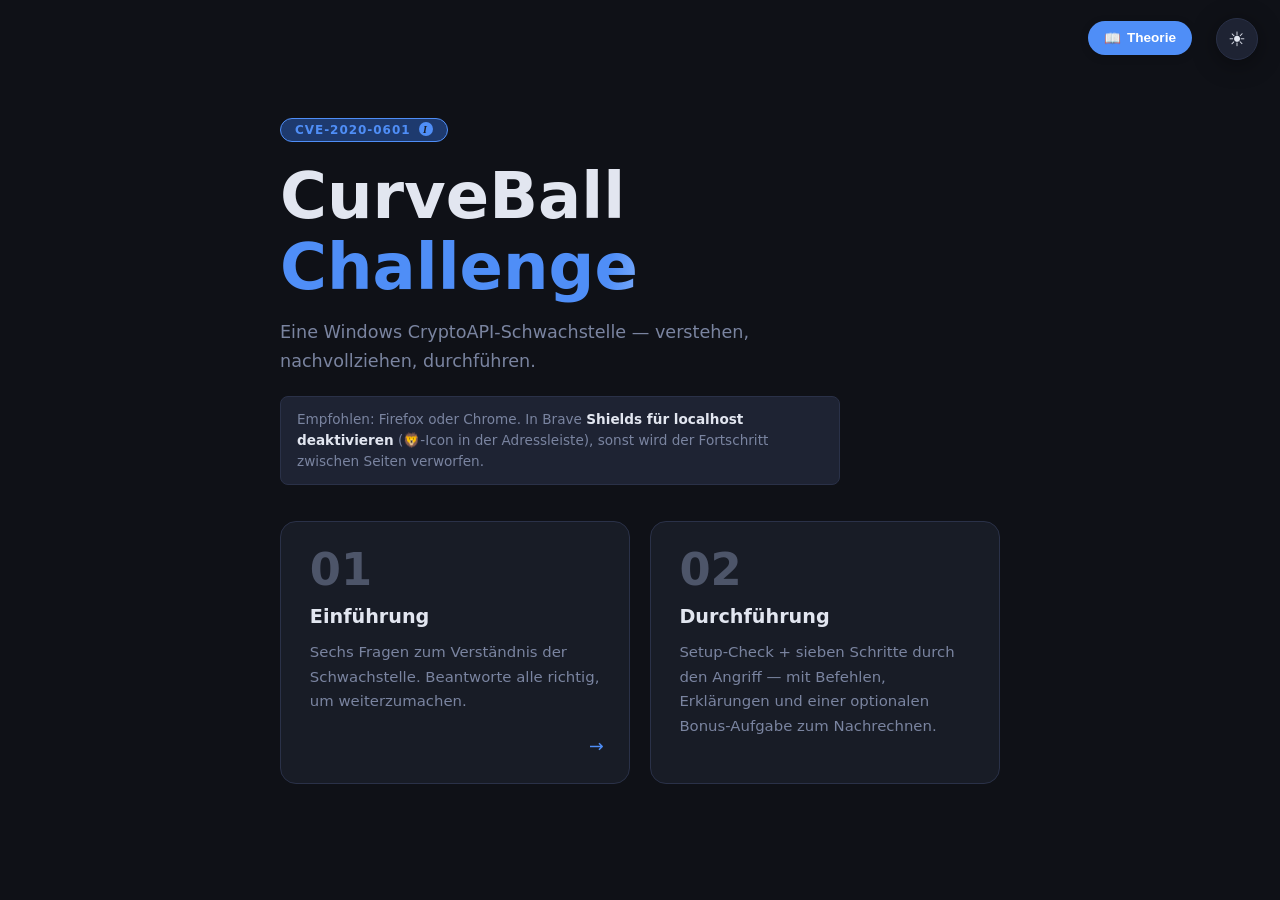
==== commit d892240d: "Roter Faden verdeutlicht durch Freischalten-Feature + Hinweistext" ====
--- a/index.html
+++ b/index.html
@@ -1,6 +1,28 @@
 <!DOCTYPE html>
 <html lang="de">
 <head>
+<script>
+// Progress-Gate: inline definiert, damit die API SOFORT verfügbar ist —
+// kein separater Fetch, kein Cache-Umweg, kein Timing-Issue.
+// State liegt in localStorage. Reset: F12-Konsole → Progress.reset()
+// oder localStorage.clear().
+(function () {
+  var KEY = 'curveball:progress';
+  function read() {
+    try { return JSON.parse(localStorage.getItem(KEY) || '{}'); }
+    catch (e) { return {}; }
+  }
+  function write(o) { localStorage.setItem(KEY, JSON.stringify(o)); }
+  window.Progress = {
+    isDone: function (p) { return read()[p] === true; },
+    markDone: function (p) { var s = read(); s[p] = true; write(s); },
+    reset: function () { localStorage.removeItem(KEY); },
+    debug: function () {
+      return { progress: localStorage.getItem(KEY), parsed: read() };
+    }
+  };
+})();
+</script>
   <meta charset="UTF-8">
   <meta name="viewport" content="width=device-width, initial-scale=1.0">
   <title>CurveBall Challenge – CVE-2020-0601</title>
@@ -18,15 +40,37 @@
       <p class="subtitle">
         Eine Windows CryptoAPI-Schwachstelle — verstehen, nachvollziehen, durchführen.
       </p>
+      <p class="browser-hint" role="note">
+        Empfohlen: Firefox oder Chrome. In Brave <strong>Shields für localhost deaktivieren</strong>
+        (🦁-Icon in der Adressleiste), sonst wird der Fortschritt zwischen Seiten
+        verworfen.
+      </p>
       <div class="card-grid">
-        <a href="/part1.html" class="card">
+        <a href="/part1.html" class="card" data-card="part1">
           <div class="card-number">01</div>
+          <span class="card-check" aria-label="Abgeschlossen" title="Abgeschlossen">
+            <svg viewBox="0 0 24 24" width="18" height="18" aria-hidden="true">
+              <path d="M5 12l4 4L19 6" fill="none" stroke="currentColor" stroke-width="3" stroke-linecap="round" stroke-linejoin="round"/>
+            </svg>
+          </span>
           <h2>Einführung</h2>
           <p>Sechs Fragen zum Verständnis der Schwachstelle. Beantworte alle richtig, um weiterzumachen.</p>
           <span class="card-arrow">→</span>
         </a>
-        <a href="/part2.html" class="card">
+        <a href="/part2.html" class="card card-locked" data-card="part2" aria-disabled="true">
           <div class="card-number">02</div>
+          <span class="card-check" aria-label="Abgeschlossen" title="Abgeschlossen">
+            <svg viewBox="0 0 24 24" width="18" height="18" aria-hidden="true">
+              <path d="M5 12l4 4L19 6" fill="none" stroke="currentColor" stroke-width="3" stroke-linecap="round" stroke-linejoin="round"/>
+            </svg>
+          </span>
+          <span class="card-lock" aria-label="Gesperrt bis Teil 1 abgeschlossen ist" title="Schließe zuerst Teil 1 ab">
+            <svg viewBox="0 0 24 24" width="48" height="48" aria-hidden="true">
+              <path d="M7 10V7a5 5 0 0 1 10 0v3" fill="none" stroke="currentColor" stroke-width="2.2" stroke-linecap="round"/>
+              <rect x="4.5" y="10" width="15" height="11" rx="2" fill="none" stroke="currentColor" stroke-width="2.2"/>
+              <circle cx="12" cy="15.5" r="1.4" fill="currentColor"/>
+            </svg>
+          </span>
           <h2>Durchführung</h2>
           <p>Setup-Check + sieben Schritte durch den Angriff — mit Befehlen, Erklärungen und einer optionalen Bonus-Aufgabe zum Nachrechnen.</p>
           <span class="card-arrow">→</span>
@@ -63,6 +107,47 @@
   <script src="/static/theme.js"></script>
   <script src="/static/theorie.js"></script>
   <script>
+    // Progress-Gate: Teil 2 sperren bis Teil 1 abgeschlossen, Haken anzeigen.
+    // Wird bei jedem Sichtbarwerden der Seite neu ausgewertet (inklusive
+    // Back/Forward-Cache-Restores und Tab-Fokus-Wechsel), damit der Zustand
+    // immer aktuell ist.
+    (function () {
+      const part1Card = document.querySelector('[data-card="part1"]');
+      const part2Card = document.querySelector('[data-card="part2"]');
+
+      function applyProgress() {
+        const p1Done = Progress.isDone('part1');
+        const p2Done = Progress.isDone('part2');
+
+        part1Card.classList.toggle('card-done', p1Done);
+
+        if (p1Done) {
+          part2Card.classList.remove('card-locked');
+          part2Card.removeAttribute('aria-disabled');
+        } else {
+          part2Card.classList.add('card-locked');
+          part2Card.setAttribute('aria-disabled', 'true');
+        }
+        part2Card.classList.toggle('card-done', p2Done);
+      }
+
+      applyProgress();
+      window.addEventListener('pageshow', applyProgress);
+      document.addEventListener('visibilitychange', () => {
+        if (document.visibilityState === 'visible') applyProgress();
+      });
+
+      // Klick auf gelockte Karte abfangen
+      part2Card.addEventListener('click', (e) => {
+        if (part2Card.classList.contains('card-locked')) {
+          e.preventDefault();
+          part2Card.classList.remove('shake');
+          void part2Card.offsetWidth;
+          part2Card.classList.add('shake');
+        }
+      });
+    })();
+
     function openCveInfo() {
       document.getElementById('cve-modal').hidden = false;
       document.body.style.overflow = 'hidden';
--- a/static/style.css
+++ b/static/style.css
@@ -119,8 +119,21 @@
   color: var(--text-muted);
   font-size: 1.1rem;
   max-width: 520px;
-  margin-bottom: 2.5rem;
-}
+  margin-bottom: 1.25rem;
+}
+.browser-hint {
+  display: block;
+  max-width: 560px;
+  margin: 0 0 2.25rem;
+  padding: 0.75rem 1rem;
+  border: 1px solid var(--border);
+  border-radius: 8px;
+  background: var(--surface2);
+  color: var(--text-muted);
+  font-size: 0.85rem;
+  line-height: 1.55;
+}
+.browser-hint strong { color: var(--text); font-weight: 600; }
 
 .card-grid {
   display: grid;
@@ -756,16 +769,15 @@
 .options { display: flex; flex-direction: column; gap: 0.55rem; }
 
 .option-label {
-  display: flex;
-  align-items: flex-start;
-  gap: 12px;
-  padding: 0.7rem 1rem;
+  display: block;
+  padding: 0.7rem 1rem 0.7rem 2.6rem;
   border: 1px solid var(--border);
   border-radius: var(--radius);
   cursor: pointer;
   font-size: 0.95rem;
   transition: background 0.15s, border-color 0.15s;
-  line-height: 1.4;
+  line-height: 1.5;
+  position: relative;
 }
 .option-label:hover {
   background: var(--surface2);
@@ -778,9 +790,10 @@
   height: 18px;
   border: 2px solid var(--border);
   border-radius: 50%;
-  flex-shrink: 0;
-  margin-top: 2px;
-  display: flex;
+  position: absolute;
+  left: 0.9rem;
+  top: 0.85rem;
+  display: inline-flex;
   align-items: center;
   justify-content: center;
   transition: border-color 0.15s;
@@ -1097,13 +1110,32 @@
   inset: 0 auto 0 0;
   width: var(--fill, 0%);
   border-radius: 2px;
-  background: linear-gradient(90deg,
+  background-color: var(--accent);
+  background-image: linear-gradient(
+    100deg,
     var(--accent) 0%,
+    var(--accent) 42%,
     var(--accent-hi) 50%,
-    var(--success) 100%);
-  background-size: 200% 100%;
-  transition: width 0.5s cubic-bezier(.4,0,.2,1);
-  box-shadow: 0 0 6px var(--accent-glow-strong);
+    var(--accent) 58%,
+    var(--accent) 100%
+  );
+  background-size: 220% 100%;
+  background-position: 0% 0;
+  background-repeat: no-repeat;
+  transition: width 0.5s cubic-bezier(.4,0,.2,1), background-color 0.4s ease;
+  animation: stepper-wave 3.6s linear infinite;
+}
+
+@keyframes stepper-wave {
+  0%   { background-position: 0% 0; }
+  100% { background-position: 100% 0; }
+}
+
+/* Alles durch: Balken wird flach grün wie die Schritt-Zahlen, ohne Effekt */
+.stepper-fill.complete {
+  background-image: none;
+  background-color: var(--success);
+  animation: none;
 }
 
 .stepper-nodes {
@@ -1576,7 +1608,8 @@
 /* ─── Reduced Motion ───────────────────────────────────────────────────── */
 @media (prefers-reduced-motion: reduce) {
   .step-card { animation: none; }
-  .stepper-fill { transition: none; }
+  .stepper-fill { transition: none; animation: none; background-image: none; background-color: var(--accent); }
+  .stepper-fill.complete { background-color: var(--success); }
   .stepper-node.active .stepper-num { transform: none; }
 }
 
@@ -2108,12 +2141,12 @@
    REPO-OPTIONS (Schritt 0 — git clone / ZIP)
    ═════════════════════════════════════════════════════════════════════════ */
 .repo-options {
-  display: grid;
-  grid-template-columns: 1.4fr 1fr;
-  gap: 1rem;
+  display: flex;
+  flex-direction: column;
+  gap: 0.75rem;
   margin-bottom: 1.5rem;
 }
-@media (max-width: 600px) { .repo-options { grid-template-columns: 1fr; } }
+.repo-option .code-block { margin-top: 0.5rem; margin-bottom: 0; }
 
 .repo-option {
   background: var(--surface2);
@@ -2195,3 +2228,380 @@
   color: var(--text);
   margin-bottom: 1rem;
 }
+
+/* ═══════════════════════════════════════════════════════════════════════════
+   REPO-LINK (direkter GitHub-Link über den Repo-Options)
+   ═════════════════════════════════════════════════════════════════════════ */
+.repo-link-line {
+  margin: 0 0 1rem 0;
+}
+.repo-link {
+  display: inline-flex;
+  align-items: center;
+  gap: 0.45rem;
+  padding: 0.5rem 0.9rem;
+  background: var(--surface2);
+  border: 1px solid var(--border);
+  border-radius: 8px;
+  font-size: 0.92rem;
+  font-weight: 600;
+  color: var(--accent);
+  text-decoration: none;
+  transition: background 0.15s, border-color 0.15s;
+}
+.repo-link:hover {
+  background: color-mix(in srgb, var(--accent) 8%, var(--surface2));
+  border-color: var(--accent);
+  text-decoration: none;
+}
+.repo-link-icon {
+  font-size: 1rem;
+  opacity: 0.8;
+}
+
+/* ═══════════════════════════════════════════════════════════════════════════
+   SETUP-REQ-LIST (schlanke Voraussetzungs-Liste statt Karten-Grid)
+   ═════════════════════════════════════════════════════════════════════════ */
+.setup-req-list {
+  list-style: none;
+  padding: 0;
+  margin: 0 0 1.25rem 0;
+  display: flex;
+  flex-direction: column;
+  gap: 0.4rem;
+}
+.setup-req-list li {
+  padding: 0.5rem 0.85rem;
+  background: var(--surface2);
+  border: 1px solid var(--border);
+  border-radius: 7px;
+  font-size: 0.9rem;
+  line-height: 1.45;
+}
+.setup-req-list li strong {
+  color: var(--text);
+  margin-right: 0.25rem;
+}
+.setup-req-list code {
+  font-size: 0.85em;
+}
+
+/* ─── Drag-and-Drop Reihenfolge (Schritt 3) ───────────────────────────── */
+.dnd-wrap {
+  display: grid;
+  grid-template-columns: 46px 1fr;
+  gap: 0.75rem;
+  align-items: stretch;
+  margin: 0.75rem 0 0.5rem;
+}
+.dnd-arrow-col {
+  display: flex;
+  flex-direction: column;
+  align-items: center;
+  justify-content: space-between;
+  padding: 0.6rem 0 0.4rem;
+  color: var(--accent);
+  font-size: 0.72rem;
+  font-weight: 600;
+  letter-spacing: 0.04em;
+  text-transform: uppercase;
+  user-select: none;
+}
+.dnd-arrow-label { line-height: 1; opacity: 0.75; }
+.dnd-arrow-shaft {
+  flex: 1;
+  width: 2px;
+  background: linear-gradient(180deg, var(--accent), var(--accent) 70%, transparent);
+  margin: 0.3rem 0;
+  border-radius: 2px;
+}
+.dnd-arrow-head { font-size: 1.05rem; line-height: 1; color: var(--accent); }
+.dnd-list {
+  list-style: none;
+  padding: 0;
+  margin: 0;
+  display: flex;
+  flex-direction: column;
+  gap: 0.5rem;
+}
+.dnd-item {
+  display: grid;
+  grid-template-columns: 26px 32px 1fr;
+  align-items: center;
+  gap: 0.6rem;
+  padding: 0.7rem 0.85rem;
+  background: var(--surface2);
+  border: 1px solid var(--border);
+  border-radius: 9px;
+  cursor: grab;
+  user-select: none;
+  transition: background .15s ease, border-color .15s ease, transform .15s ease, box-shadow .15s ease;
+}
+.dnd-item:hover { border-color: var(--accent); }
+.dnd-item.dragging { opacity: 0.55; cursor: grabbing; transform: scale(0.99); box-shadow: 0 6px 22px rgba(0,0,0,0.18); }
+.dnd-handle {
+  color: var(--text-muted);
+  font-size: 1.1rem;
+  line-height: 1;
+  letter-spacing: -2px;
+  text-align: center;
+}
+.dnd-num {
+  width: 32px;
+  height: 32px;
+  border-radius: 50%;
+  background: var(--surface);
+  border: 1px solid var(--border);
+  display: inline-flex;
+  align-items: center;
+  justify-content: center;
+  font-weight: 700;
+  font-size: 0.95rem;
+  color: var(--accent);
+  font-variant-numeric: tabular-nums;
+}
+.dnd-text { font-size: 0.95rem; line-height: 1.4; }
+.dnd-item.row-correct {
+  background: rgba(46,160,67,0.12);
+  border-color: rgba(46,160,67,0.6);
+}
+.dnd-item.row-correct .dnd-num { border-color: rgba(46,160,67,0.6); color: #2ea043; }
+.dnd-item.row-wrong {
+  background: rgba(220,53,69,0.10);
+  border-color: rgba(220,53,69,0.55);
+}
+.dnd-item.row-wrong .dnd-num { border-color: rgba(220,53,69,0.55); color: #dc3545; }
+
+@media (max-width: 640px) {
+  .dnd-wrap { grid-template-columns: 34px 1fr; gap: 0.5rem; }
+  .dnd-item { grid-template-columns: 22px 28px 1fr; padding: 0.6rem 0.7rem; gap: 0.5rem; }
+  .dnd-num { width: 28px; height: 28px; font-size: 0.85rem; }
+  .dnd-text { font-size: 0.9rem; }
+}
+
+/* ─── Option A / B Farbdifferenzierung (Setup Schritt 0) ──────────────── */
+.opt-tag {
+  display: inline-block;
+  padding: 0.15rem 0.55rem;
+  border-radius: 999px;
+  font-size: 0.78rem;
+  font-weight: 700;
+  letter-spacing: 0.03em;
+  margin-right: 0.4rem;
+  vertical-align: middle;
+  line-height: 1.5;
+}
+.opt-tag-a {
+  background: rgba(1, 105, 111, 0.14);
+  color: var(--accent);
+  border: 1px solid rgba(1, 105, 111, 0.35);
+}
+.opt-tag-b {
+  background: rgba(218, 113, 1, 0.14);
+  color: #DA7101;
+  border: 1px solid rgba(218, 113, 1, 0.4);
+}
+[data-theme="dark"] .opt-tag-a {
+  background: rgba(79, 152, 163, 0.18);
+  color: #4F98A3;
+  border-color: rgba(79, 152, 163, 0.45);
+}
+[data-theme="dark"] .opt-tag-b {
+  background: rgba(253, 171, 67, 0.15);
+  color: #FDAB43;
+  border-color: rgba(253, 171, 67, 0.45);
+}
+
+/* ─── Beispiel-Ausgabe (Terminal-Output-Codeblock) ────────────────────── */
+.code-block-output {
+  background: var(--surface2);
+  border-left: none;
+  position: relative;
+  padding-left: 0.9rem;
+}
+.code-block-output::before {
+  content: "Beispiel-Ausgabe";
+  position: absolute;
+  top: 0.35rem;
+  right: 0.7rem;
+  font-size: 0.68rem;
+  font-weight: 600;
+  letter-spacing: 0.05em;
+  text-transform: uppercase;
+  color: var(--text-muted);
+  opacity: 0.75;
+}
+
+/* ─── Hinweis-Absatz innerhalb eines Steps ────────────────────────────── */
+.step-note {
+  background: rgba(1, 105, 111, 0.06);
+  border-left: 3px solid var(--accent);
+  padding: 0.6rem 0.85rem;
+  margin: 0.6rem 0 0.75rem;
+  border-radius: 0 8px 8px 0;
+  font-size: 0.92rem;
+  line-height: 1.5;
+  color: var(--text);
+}
+[data-theme="dark"] .step-note {
+  background: rgba(79, 152, 163, 0.08);
+  border-left-color: #4F98A3;
+}
+
+/* ─── Prüfen → Weiter Zwei-Phasen-Button ──────────────────────────────── */
+.btn.btn-primary.btn-verified {
+  background: linear-gradient(180deg, #2ea043 0%, #26893a 100%);
+  border-color: #26893a;
+  color: #ffffff;
+  box-shadow: 0 2px 8px rgba(46, 160, 67, 0.35);
+  animation: verifyPulse 0.35s ease-out;
+}
+.btn.btn-primary.btn-verified:hover {
+  background: linear-gradient(180deg, #34b64c 0%, #2a9640 100%);
+  box-shadow: 0 3px 12px rgba(46, 160, 67, 0.5);
+}
+.btn.btn-primary.btn-verified:focus-visible {
+  outline: 2px solid #2ea043;
+  outline-offset: 2px;
+}
+@keyframes verifyPulse {
+  0%   { transform: scale(1); }
+  55%  { transform: scale(1.05); }
+  100% { transform: scale(1); }
+}
+
+/* ═══════════════════════════════════════════════════════════════════════════
+   PROGRESS-GATE — Landing-Karten Sperre & Haken
+   ═══════════════════════════════════════════════════════════════════════════ */
+
+/* Grüner Haken oben rechts an der Karte (nur bei .card-done sichtbar) */
+.card-check {
+  position: absolute;
+  top: 1.1rem;
+  right: 1.2rem;
+  width: 32px;
+  height: 32px;
+  border-radius: 50%;
+  background: rgba(52, 201, 122, 0.15);
+  color: #34c97a;
+  display: none;
+  align-items: center;
+  justify-content: center;
+  pointer-events: none;
+  z-index: 3;
+  box-shadow: 0 0 0 2px rgba(52, 201, 122, 0.25);
+}
+.card-check svg { display: block; }
+.card.card-done .card-check { display: flex; }
+
+/* Locked-Zustand: Karte ist nicht klickbar; Inhalt sichtbar wie normal,
+   Schloss erscheint erst beim Hover, dann wird der Karteninhalt gedämpft. */
+.card.card-locked {
+  cursor: not-allowed;
+}
+.card.card-locked > *:not(.card-lock):not(.card-check) {
+  transition: opacity 0.3s;
+}
+.card.card-locked:hover > *:not(.card-lock):not(.card-check) {
+  opacity: 0.35;
+}
+.card.card-locked:hover {
+  border-color: var(--border);
+  box-shadow: none;
+  transform: none;
+}
+.card.card-locked .card-arrow { visibility: hidden; }
+
+/* Schloss-Overlay: mittig über der Karte, im Akzentblau mit Wave-Glow */
+.card-lock {
+  position: absolute;
+  top: 50%;
+  left: 50%;
+  transform: translate(-50%, -50%);
+  color: var(--accent);
+  display: none;
+  align-items: center;
+  justify-content: center;
+  z-index: 4;
+  pointer-events: none;
+  animation: lock-glow 3.6s ease-in-out infinite;
+}
+.card.card-locked:hover .card-lock { display: flex; }
+.card-lock svg { display: block; }
+
+/* Schloss-eigene Puls-Glow-Animation im Akzentblau (keine text-clip wave nötig) */
+@keyframes lock-glow {
+  0%, 100% {
+    filter:
+      drop-shadow(0 0 4px var(--accent-glow))
+      drop-shadow(0 0 8px var(--accent-glow));
+    transform: translate(-50%, -50%) scale(1);
+  }
+  50% {
+    filter:
+      drop-shadow(0 0 8px var(--accent-neon, var(--accent)))
+      drop-shadow(0 0 16px var(--accent-glow-strong));
+    transform: translate(-50%, -50%) scale(1.08);
+  }
+}
+
+/* Shake-Feedback wenn User auf gelockte Karte klickt */
+@keyframes card-shake {
+  0%, 100% { transform: translateX(0); }
+  20%      { transform: translateX(-6px); }
+  40%      { transform: translateX(6px); }
+  60%      { transform: translateX(-4px); }
+  80%      { transform: translateX(4px); }
+}
+.card.shake { animation: card-shake 0.4s ease-in-out; }
+
+/* Locked-Zustand für den oberen Nav-Link "Teil 2: Durchführung →" in Teil 1 */
+.nav-link.nav-link-with-lock {
+  display: inline-flex;
+  align-items: center;
+  gap: 0.4rem;
+}
+.nav-link.locked {
+  cursor: not-allowed;
+  opacity: 0.55;
+}
+.nav-link.locked .nav-link-label {
+  text-decoration: line-through;
+  text-decoration-color: var(--text-muted);
+  text-decoration-thickness: 1px;
+}
+.nav-link.locked .nav-lock-icon {
+  color: var(--accent);
+  display: inline-flex;
+  filter: drop-shadow(0 0 3px var(--accent-glow));
+}
+.nav-link-with-lock:not(.locked) .nav-lock-icon { display: none; }
+.nav-link.shake { animation: card-shake 0.4s ease-in-out; }
+
+/* Theorie-FAB Wave-Glow — bis der User einmal draufgeklickt hat */
+.theorie-fab.wave-glow-btn {
+  box-shadow:
+    0 0 0 3px var(--accent-glow),
+    0 0 18px var(--accent-glow-strong),
+    var(--shadow, 0 4px 12px rgba(0,0,0,0.2));
+  animation: theorie-wave-glow 2.6s ease-in-out infinite;
+}
+@keyframes theorie-wave-glow {
+  0%, 100% {
+    box-shadow:
+      0 0 0 3px var(--accent-glow),
+      0 0 12px var(--accent-glow),
+      var(--shadow, 0 4px 12px rgba(0,0,0,0.2));
+  }
+  50% {
+    box-shadow:
+      0 0 0 5px var(--accent-glow-strong),
+      0 0 24px var(--accent-glow-strong),
+      var(--shadow, 0 4px 12px rgba(0,0,0,0.2));
+  }
+}
+
+@media (prefers-reduced-motion: reduce) {
+  .card-lock,
+  .theorie-fab.wave-glow-btn { animation: none; }
+}
